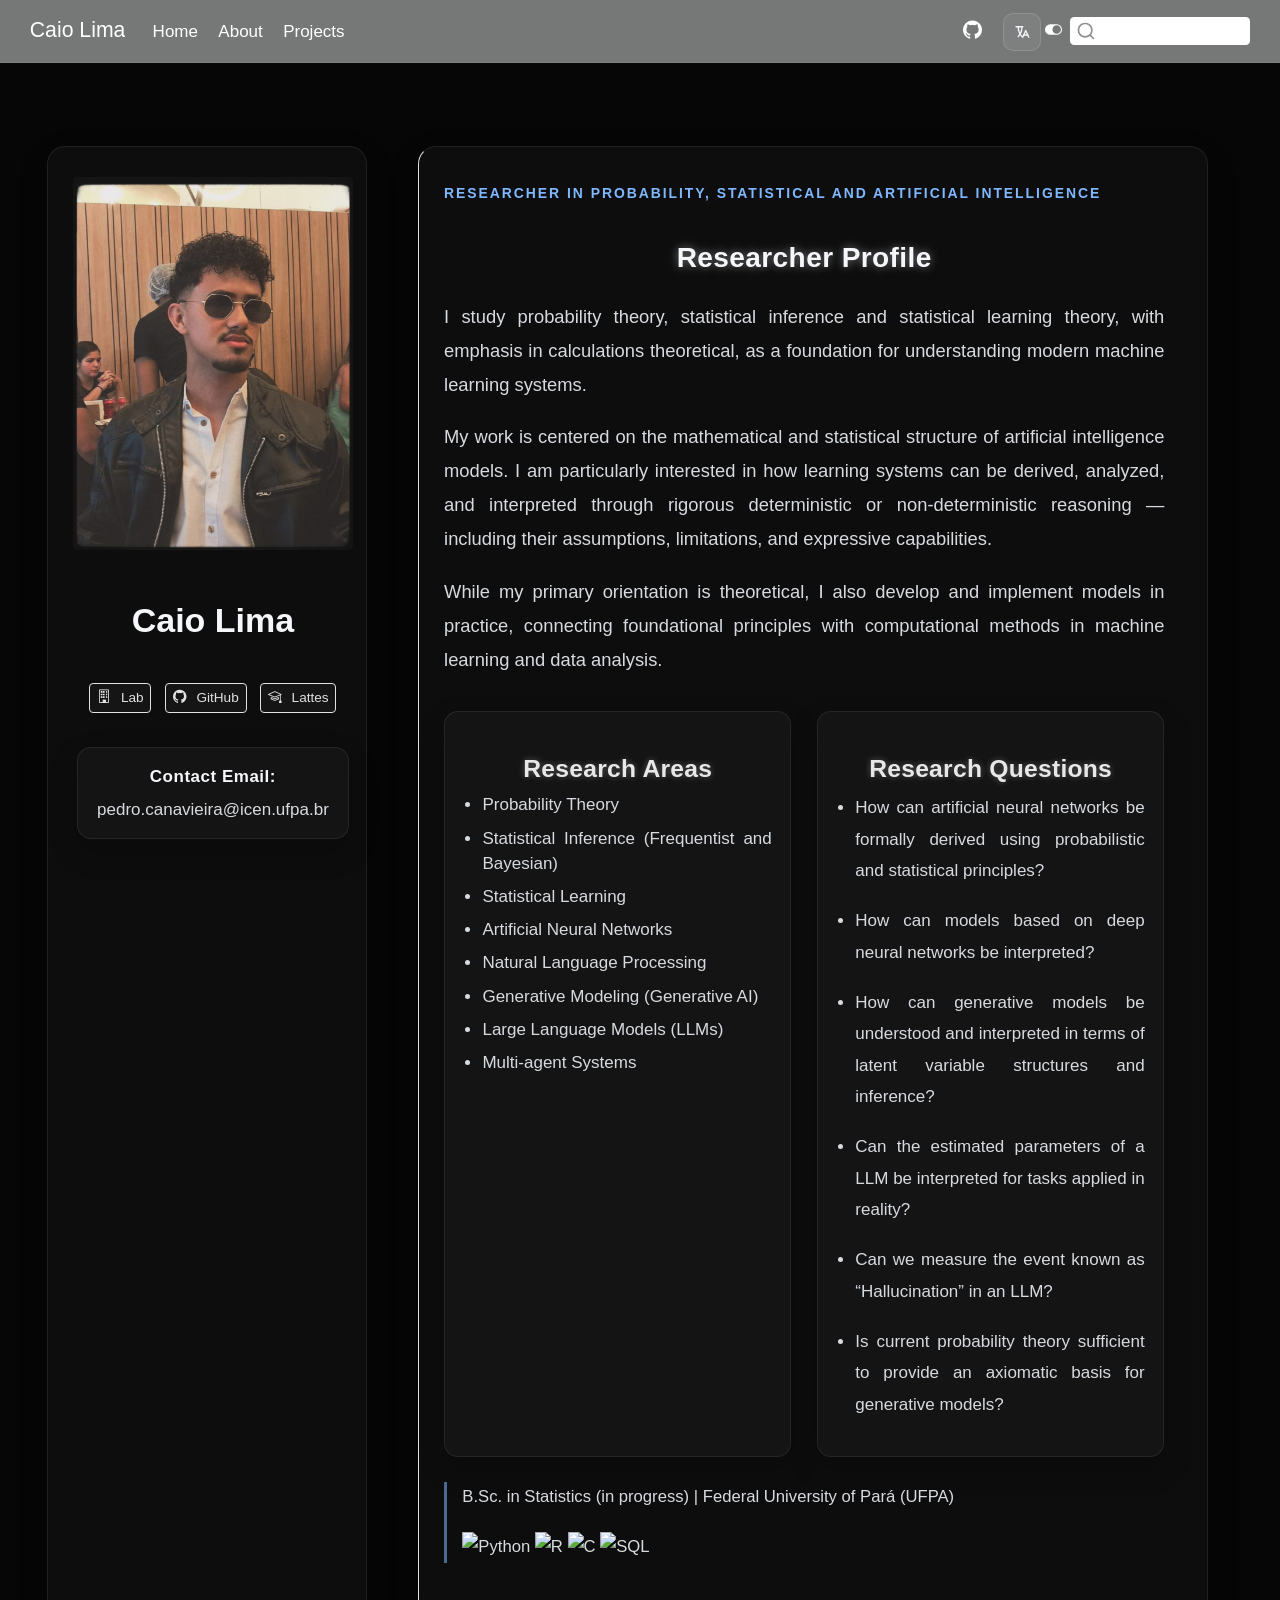
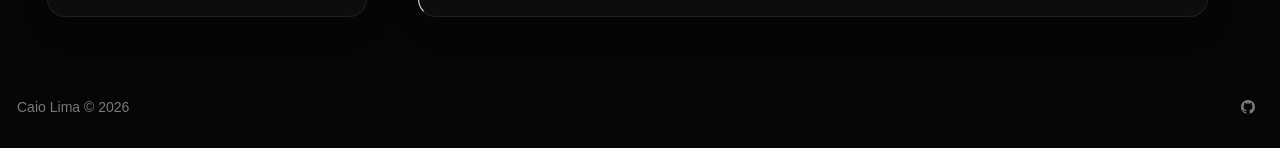
==== docs/index.html @ 79d85313 "Update site layout and translator navbar" ====
<!DOCTYPE html>
<html xmlns="http://www.w3.org/1999/xhtml" lang="en" xml:lang="en"><head>

<meta charset="utf-8">
<meta name="generator" content="quarto-1.6.40">

<meta name="viewport" content="width=device-width, initial-scale=1.0, user-scalable=yes">

<meta name="author" content="Caio Lima">
<meta name="description" content="Personal website of Caio Lima, researcher in Statistics, Machine Learning and Generative Modeling.">

<title>Caio Lima</title>
<style>
code{white-space: pre-wrap;}
span.smallcaps{font-variant: small-caps;}
div.columns{display: flex; gap: min(4vw, 1.5em);}
div.column{flex: auto; overflow-x: auto;}
div.hanging-indent{margin-left: 1.5em; text-indent: -1.5em;}
ul.task-list{list-style: none;}
ul.task-list li input[type="checkbox"] {
  width: 0.8em;
  margin: 0 0.8em 0.2em -1em; /* quarto-specific, see https://github.com/quarto-dev/quarto-cli/issues/4556 */ 
  vertical-align: middle;
}
</style>


<script src="site_libs/quarto-nav/quarto-nav.js"></script>
<script src="site_libs/quarto-nav/headroom.min.js"></script>
<script src="site_libs/clipboard/clipboard.min.js"></script>
<script src="site_libs/quarto-search/autocomplete.umd.js"></script>
<script src="site_libs/quarto-search/fuse.min.js"></script>
<script src="site_libs/quarto-search/quarto-search.js"></script>
<meta name="quarto:offset" content="./">
<script src="site_libs/quarto-html/quarto.js"></script>
<script src="site_libs/quarto-html/popper.min.js"></script>
<script src="site_libs/quarto-html/tippy.umd.min.js"></script>
<link href="site_libs/quarto-html/tippy.css" rel="stylesheet">
<link href="site_libs/quarto-html/quarto-syntax-highlighting-549806ee2085284f45b00abea8c6df48.css" rel="stylesheet" class="quarto-color-scheme" id="quarto-text-highlighting-styles">
<link href="site_libs/quarto-html/quarto-syntax-highlighting-dark-8ea72dc5fed832574809a9c94082fbbb.css" rel="stylesheet" class="quarto-color-scheme quarto-color-alternate" id="quarto-text-highlighting-styles">
<script src="site_libs/bootstrap/bootstrap.min.js"></script>
<link href="site_libs/bootstrap/bootstrap-icons.css" rel="stylesheet">
<link href="site_libs/bootstrap/bootstrap-4779f8d90b7a44d0b7db6125a7e8c308.min.css" rel="stylesheet" append-hash="true" class="quarto-color-scheme" id="quarto-bootstrap" data-mode="light">
<link href="site_libs/bootstrap/bootstrap-dark-53a063a2743035991b3255b42a4efc47.min.css" rel="stylesheet" append-hash="true" class="quarto-color-scheme quarto-color-alternate" id="quarto-bootstrap" data-mode="dark">
<script id="quarto-search-options" type="application/json">{
  "location": "navbar",
  "copy-button": false,
  "collapse-after": 3,
  "panel-placement": "end",
  "type": "textbox",
  "limit": 50,
  "keyboard-shortcut": [
    "f",
    "/",
    "s"
  ],
  "language": {
    "search-no-results-text": "No results",
    "search-matching-documents-text": "matching documents",
    "search-copy-link-title": "Copy link to search",
    "search-hide-matches-text": "Hide additional matches",
    "search-more-match-text": "more match in this document",
    "search-more-matches-text": "more matches in this document",
    "search-clear-button-title": "Clear",
    "search-text-placeholder": "",
    "search-detached-cancel-button-title": "Cancel",
    "search-submit-button-title": "Submit",
    "search-label": "Search"
  }
}</script>


<!-- 

Load Academicons v1: https://jpswalsh.github.io/academicons/

-->

<link rel="stylesheet" href="https://cdn.jsdelivr.net/gh/jpswalsh/academicons@1/css/academicons.min.css">



<link rel="stylesheet" href="http://maxcdn.bootstrapcdn.com/font-awesome/4.3.0/css/font-awesome.min.css">





<!---

The following code are needed to show dimension citation and altmetrics.

https://api.altmetric.com/embeds.html

https://badge.dimensions.ai/

--->



<script type="text/javascript" src="https://d1bxh8uas1mnw7.cloudfront.net/assets/embed.js"></script>



<script async="" src="https://badge.dimensions.ai/badge.js" charset="utf-8"></script>



<script type="text/javascript" src="//cdn.plu.mx/widget-popup.js"></script>
<style>

  .navbar-language-item {

    position: relative;

    display: flex;

    align-items: center;

    margin-left: 0.65rem;

  }



  .language-toggle {

    display: inline-flex;

    align-items: center;

    justify-content: center;

    width: 38px;

    height: 38px;

    border: 1px solid rgba(255,255,255,0.14);

    border-radius: 10px;

    background: rgba(255,255,255,0.06);

    color: #f5f7fa;

    cursor: pointer;

    transition: all 0.2s ease;

  }



  .language-toggle:hover,

  .language-toggle:focus-visible {

    background: rgba(127,184,255,0.12);

    border-color: rgba(127,184,255,0.35);

    outline: none;

  }



  .language-toggle svg {

    width: 18px;

    height: 18px;

  }



  body.quarto-light .language-toggle {

    background: rgba(255,255,255,0.92);

    color: #1d2733;

    border: 1px solid rgba(0,0,0,0.12);

  }



  .language-menu {

    position: absolute;

    top: calc(100% + 0.55rem);

    right: 0;

    min-width: 190px;

    padding: 0.45rem;

    border-radius: 14px;

    border: 1px solid rgba(255,255,255,0.10);

    background: #141414;

    box-shadow: 0 14px 34px rgba(0,0,0,0.28);

    display: none;

    z-index: 2000;

  }



  body.quarto-light .language-menu {

    background: #ffffff;

    border: 1px solid rgba(0,0,0,0.10);

    box-shadow: 0 12px 28px rgba(0,0,0,0.10);

  }



  .language-menu.open {

    display: block;

  }



  .language-option {

    display: block;

    width: 100%;

    padding: 0.65rem 0.8rem;

    border: 0;

    border-radius: 10px;

    background: transparent;

    color: #f5f7fa;

    text-align: left;

    font-size: 0.95rem;

    cursor: pointer;

    transition: background 0.2s ease, color 0.2s ease;

  }



  .language-option:hover,

  .language-option:focus-visible {

    background: rgba(127,184,255,0.14);

    color: #ffffff;

    outline: none;

  }



  body.quarto-light .language-option {

    color: #1d2733;

  }



  body.quarto-light .language-option:hover,

  body.quarto-light .language-option:focus-visible {

    background: rgba(127,184,255,0.16);

    color: #102030;

  }



  #google_translate_element {

    position: absolute;

    left: -9999px;

    opacity: 0;

    pointer-events: none;

  }



  .goog-te-banner-frame.skiptranslate,

  body > .skiptranslate {

    display: none !important;

  }



  body {

    top: 0 !important;

  }



  @media (max-width: 991px) {

    .language-menu {

      right: 0;

      min-width: 170px;

    }

  }

</style>



<meta property="og:title" content="Caio Lima">
<meta property="og:image" content="https://caio-lima-37.github.io/files/images/placeholder4.JPG">
<meta property="og:site_name" content="Caio Lima">
<meta name="twitter:title" content="Caio Lima">
<meta name="twitter:image" content="https://caio-lima-37.github.io/files/images/placeholder4.JPG">
<meta name="twitter:card" content="summary_large_image">
</head><body class="nav-fixed"><div id="google_translate_element"></div>



<script>

  function googleTranslateElementInit() {

    new google.translate.TranslateElement(

      {

        pageLanguage: 'en',

        includedLanguages: 'pt,en,es,fr,de,it',

        autoDisplay: false,

        layout: google.translate.TranslateElement.InlineLayout.SIMPLE

      },

      'google_translate_element'

    );

  }



  function googleTranslateElementInit() {

    new google.translate.TranslateElement(

      {

        pageLanguage: 'en',

        includedLanguages: 'pt,en,es,fr,de,it',

        autoDisplay: false,

        layout: google.translate.TranslateElement.InlineLayout.SIMPLE

      },

      'google_translate_element'

    );

  }



  function triggerGoogleTranslate(lang, tries = 0) {

    const select = document.querySelector('.goog-te-combo');



    if (!select) {

      if (tries < 40) {

        setTimeout(() => triggerGoogleTranslate(lang, tries + 1), 250);

      }

      return;

    }



    select.value = lang;



    const event = document.createEvent('HTMLEvents');

    event.initEvent('change', true, true);

    select.dispatchEvent(event);

  }



  document.addEventListener("DOMContentLoaded", function () {

    const navbarRight =

      document.querySelector(".navbar .navbar-nav.navbar-nav-scroll.ms-auto") ||

      document.querySelector(".navbar .navbar-nav.ms-auto") ||

      document.querySelector(".navbar .navbar-collapse .navbar-nav:last-of-type");



    if (!navbarRight || document.querySelector(".navbar-language-item")) return;



    const item = document.createElement("li");

    item.className = "nav-item navbar-language-item";



    const button = document.createElement("button");

    button.className = "language-toggle";

    button.type = "button";

    button.setAttribute("aria-label", "Choose language");

    button.setAttribute("aria-expanded", "false");

    button.innerHTML = `

      <svg viewBox="0 0 24 24" fill="none" stroke="currentColor" stroke-width="1.8" stroke-linecap="round" stroke-linejoin="round" aria-hidden="true">

        <path d="M4 5h9"></path>

        <path d="M7 5c0 6 2 10 5 13"></path>

        <path d="M12 5c0 6-2 10-5 13"></path>

        <path d="M13 19l4-9 4 9"></path>

        <path d="M14.5 16h5"></path>

      </svg>

    `;



    const menu = document.createElement("div");

    menu.className = "language-menu";

    menu.innerHTML = `

      <button class="language-option" data-lang="en">English</button>

      <button class="language-option" data-lang="pt">Português</button>

      <button class="language-option" data-lang="es">Español</button>

      <button class="language-option" data-lang="fr">Français</button>

      <button class="language-option" data-lang="de">Deutsch</button>

      <button class="language-option" data-lang="it">Italiano</button>

    `;



    item.appendChild(button);

    item.appendChild(menu);

    navbarRight.appendChild(item);



    button.addEventListener("click", function (e) {

      e.stopPropagation();

      const isOpen = menu.classList.toggle("open");

      button.setAttribute("aria-expanded", isOpen ? "true" : "false");

    });



    document.addEventListener("click", function (e) {

      if (!item.contains(e.target)) {

        menu.classList.remove("open");

        button.setAttribute("aria-expanded", "false");

      }

    });



    menu.querySelectorAll(".language-option").forEach(option => {

      option.addEventListener("click", function () {

        const lang = this.dataset.lang;

        triggerGoogleTranslate(lang);

        menu.classList.remove("open");

        button.setAttribute("aria-expanded", "false");

      });

    });

  });

</script>



<script src="https://translate.google.com/translate_a/element.js?cb=googleTranslateElementInit"></script>



<script>

document.addEventListener("DOMContentLoaded", function () {

  const aboutEntity = document.querySelector(".about-entity");

  const aboutLinks = document.querySelector(".about-links");



  if (!aboutEntity || !aboutLinks) return;

  if (document.querySelector(".about-contact-card")) return;



  const card = document.createElement("div");

  card.className = "about-contact-card";



  const label = document.createElement("span");

  label.className = "contact-label";

  label.textContent = "Contact Email:";



  const email = document.createElement("span");

  email.className = "contact-email";

  email.textContent = "pedro.canavieira@icen.ufpa.br";



  card.appendChild(label);

  card.appendChild(email);



  aboutLinks.insertAdjacentElement("afterend", card);

});

</script>


<link rel="stylesheet" href="styles.css">
<link rel="stylesheet" href="custom.css">




<div id="quarto-search-results"></div>
  <header id="quarto-header" class="headroom fixed-top">
    <nav class="navbar navbar-expand-lg " data-bs-theme="dark">
      <div class="navbar-container container-fluid">
      <div class="navbar-brand-container mx-auto">
    <a class="navbar-brand" href="./index.html">
    <span class="navbar-title">Caio Lima</span>
    </a>
  </div>
            <div id="quarto-search" class="" title="Search"></div>
          <button class="navbar-toggler" type="button" data-bs-toggle="collapse" data-bs-target="#navbarCollapse" aria-controls="navbarCollapse" role="menu" aria-expanded="false" aria-label="Toggle navigation" onclick="if (window.quartoToggleHeadroom) { window.quartoToggleHeadroom(); }">
  <span class="navbar-toggler-icon"></span>
</button>
          <div class="collapse navbar-collapse" id="navbarCollapse">
            <ul class="navbar-nav navbar-nav-scroll me-auto">
  <li class="nav-item">
    <a class="nav-link active" href="./index.html" aria-current="page"> 
<span class="menu-text">Home</span></a>
  </li>  
  <li class="nav-item">
    <a class="nav-link" href="./about.html"> 
<span class="menu-text">About</span></a>
  </li>  
  <li class="nav-item">
    <a class="nav-link" href="./projects.html"> 
<span class="menu-text">Projects</span></a>
  </li>  
</ul>
            <ul class="navbar-nav navbar-nav-scroll ms-auto">
  <li class="nav-item compact">
    <a class="nav-link" href="https://github.com/CAIO-LIMA-37" target="_blank"> <i class="bi bi-github" role="img">
</i> 
<span class="menu-text"></span></a>
  </li>  
</ul>
          </div> <!-- /navcollapse -->
            <div class="quarto-navbar-tools">
  <a href="" class="quarto-color-scheme-toggle quarto-navigation-tool  px-1" onclick="window.quartoToggleColorScheme(); return false;" title="Toggle dark mode"><i class="bi"></i></a>
</div>
      </div> <!-- /container-fluid -->
    </nav>
</header>
<!-- content -->
<div id="quarto-content" class="quarto-container page-columns page-rows-contents page-layout-full page-navbar">
<!-- sidebar -->
<!-- margin-sidebar -->
    
<!-- main -->
<main class="content column-page" id="quarto-document-content">




<div class="quarto-about-trestles column-page">
  <div class="about-entity">
    <img src="files/images/placeholder4.JPG" class="about-image
  rounded " style="width: 25em;">
<header id="title-block-header" class="quarto-title-block default">
<div class="quarto-title">
<h1 class="title">Caio Lima</h1>
</div>
<div class="quarto-title-meta column-page">
  </div>
</header>
    <div class="about-links">
  <a href="https://www.lasse.ufpa.br/pt" class="about-link" rel="" target="_blank">
    <i class="bi bi-building"></i>
     <span class="about-link-text">Lab</span>
  </a>
  <a href="https://github.com/CAIO-LIMA-37" class="about-link" rel="" target="_blank">
    <i class="bi bi-github"></i>
     <span class="about-link-text">GitHub</span>
  </a>
  <a href="https://lattes.cnpq.br/8673076955649072" class="about-link" rel="" target="_blank">
    <i class="bi bi-mortarboard"></i>
     <span class="about-link-text">Lattes</span>
  </a>
</div>
  </div>
  <div class="about-contents"><div id="hero-heading">
<div class="hero-kicker">
<p>Researcher in Probability, Statistical and Artificial Intelligence</p>
</div>
<section id="researcher-profile" class="level2 hero-section-title">
<h2 data-anchor-id="researcher-profile">Researcher Profile</h2>
</section>
<p>I study probability theory, statistical inference and statistical learning theory, with emphasis in calculations theoretical, as a foundation for understanding modern machine learning systems.</p>
<p>My work is centered on the mathematical and statistical structure of artificial intelligence models. I am particularly interested in how learning systems can be derived, analyzed, and interpreted through rigorous deterministic or non-deterministic reasoning — including their assumptions, limitations, and expressive capabilities.</p>
<p>While my primary orientation is theoretical, I also develop and implement models in practice, connecting foundational principles with computational methods in machine learning and data analysis.</p>
<div class="hero-grid">
<div class="hero-block">
<section id="research-areas" class="level3 hero-subsection-title">
<h3 data-anchor-id="research-areas">Research Areas</h3>
</section>
<ul>
<li>Probability Theory</li>
<li>Statistical Inference (Frequentist and Bayesian)</li>
<li>Statistical Learning</li>
<li>Artificial Neural Networks</li>
<li>Natural Language Processing</li>
<li>Generative Modeling (Generative AI)</li>
<li>Large Language Models (LLMs)</li>
<li>Multi-agent Systems</li>
</ul>
</div>
<div class="hero-block">
<section id="research-questions" class="level3 hero-subsection-title">
<h3 data-anchor-id="research-questions">Research Questions</h3>
</section>
<ul>
<li><p>How can artificial neural networks be formally derived using probabilistic and statistical principles?</p></li>
<li><p>How can models based on deep neural networks be interpreted?</p></li>
<li><p>How can generative models be understood and interpreted in terms of latent variable structures and inference?</p></li>
<li><p>Can the estimated parameters of a LLM be interpreted for tasks applied in reality?</p></li>
<li><p>Can we measure the event known as “Hallucination” in an LLM?</p></li>
<li><p>Is current probability theory sufficient to provide an axiomatic basis for generative models?</p></li>
</ul>
</div>
</div>
<div class="hero-note">
<p>B.Sc. in Statistics (in progress) | Federal University of Pará (UFPA)</p>
<p><img src="https://img.shields.io/badge/Python-3670A0?style=flat&amp;logo=python.png" class="img-fluid" alt="Python"> <img src="https://img.shields.io/badge/R-276DC3?style=flat&amp;logo=r.png" class="img-fluid" alt="R"> <img src="https://img.shields.io/badge/C-A8B9CC?style=flat&amp;logo=c.png" class="img-fluid" alt="C"> <img src="https://img.shields.io/badge/SQL-003B57?style=flat.png" class="img-fluid" alt="SQL"></p>
</div>
</div></div>
</div>

<!--
## Recent Posts
Esta seção está desativada no momento, pois ainda não há publicações.
Ela poderá ser reativada assim que houver conteúdo disponível.

:::{#recent-posts}
:::

<p align="right">[All Posts »](/posts.qmd)</p>
-->




</main> <!-- /main -->
<script id="quarto-html-after-body" type="application/javascript">
window.document.addEventListener("DOMContentLoaded", function (event) {
  const toggleBodyColorMode = (bsSheetEl) => {
    const mode = bsSheetEl.getAttribute("data-mode");
    const bodyEl = window.document.querySelector("body");
    if (mode === "dark") {
      bodyEl.classList.add("quarto-dark");
      bodyEl.classList.remove("quarto-light");
    } else {
      bodyEl.classList.add("quarto-light");
      bodyEl.classList.remove("quarto-dark");
    }
  }
  const toggleBodyColorPrimary = () => {
    const bsSheetEl = window.document.querySelector("link#quarto-bootstrap");
    if (bsSheetEl) {
      toggleBodyColorMode(bsSheetEl);
    }
  }
  toggleBodyColorPrimary();  
  const disableStylesheet = (stylesheets) => {
    for (let i=0; i < stylesheets.length; i++) {
      const stylesheet = stylesheets[i];
      stylesheet.rel = 'prefetch';
    }
  }
  const enableStylesheet = (stylesheets) => {
    for (let i=0; i < stylesheets.length; i++) {
      const stylesheet = stylesheets[i];
      stylesheet.rel = 'stylesheet';
    }
  }
  const manageTransitions = (selector, allowTransitions) => {
    const els = window.document.querySelectorAll(selector);
    for (let i=0; i < els.length; i++) {
      const el = els[i];
      if (allowTransitions) {
        el.classList.remove('notransition');
      } else {
        el.classList.add('notransition');
      }
    }
  }
  const toggleGiscusIfUsed = (isAlternate, darkModeDefault) => {
    const baseTheme = document.querySelector('#giscus-base-theme')?.value ?? 'light';
    const alternateTheme = document.querySelector('#giscus-alt-theme')?.value ?? 'dark';
    let newTheme = '';
    if(darkModeDefault) {
      newTheme = isAlternate ? baseTheme : alternateTheme;
    } else {
      newTheme = isAlternate ? alternateTheme : baseTheme;
    }
    const changeGiscusTheme = () => {
      // From: https://github.com/giscus/giscus/issues/336
      const sendMessage = (message) => {
        const iframe = document.querySelector('iframe.giscus-frame');
        if (!iframe) return;
        iframe.contentWindow.postMessage({ giscus: message }, 'https://giscus.app');
      }
      sendMessage({
        setConfig: {
          theme: newTheme
        }
      });
    }
    const isGiscussLoaded = window.document.querySelector('iframe.giscus-frame') !== null;
    if (isGiscussLoaded) {
      changeGiscusTheme();
    }
  }
  const toggleColorMode = (alternate) => {
    // Switch the stylesheets
    const alternateStylesheets = window.document.querySelectorAll('link.quarto-color-scheme.quarto-color-alternate');
    manageTransitions('#quarto-margin-sidebar .nav-link', false);
    if (alternate) {
      enableStylesheet(alternateStylesheets);
      for (const sheetNode of alternateStylesheets) {
        if (sheetNode.id === "quarto-bootstrap") {
          toggleBodyColorMode(sheetNode);
        }
      }
    } else {
      disableStylesheet(alternateStylesheets);
      toggleBodyColorPrimary();
    }
    manageTransitions('#quarto-margin-sidebar .nav-link', true);
    // Switch the toggles
    const toggles = window.document.querySelectorAll('.quarto-color-scheme-toggle');
    for (let i=0; i < toggles.length; i++) {
      const toggle = toggles[i];
      if (toggle) {
        if (alternate) {
          toggle.classList.add("alternate");     
        } else {
          toggle.classList.remove("alternate");
        }
      }
    }
    // Hack to workaround the fact that safari doesn't
    // properly recolor the scrollbar when toggling (#1455)
    if (navigator.userAgent.indexOf('Safari') > 0 && navigator.userAgent.indexOf('Chrome') == -1) {
      manageTransitions("body", false);
      window.scrollTo(0, 1);
      setTimeout(() => {
        window.scrollTo(0, 0);
        manageTransitions("body", true);
      }, 40);  
    }
  }
  const isFileUrl = () => { 
    return window.location.protocol === 'file:';
  }
  const hasAlternateSentinel = () => {  
    let styleSentinel = getColorSchemeSentinel();
    if (styleSentinel !== null) {
      return styleSentinel === "alternate";
    } else {
      return false;
    }
  }
  const setStyleSentinel = (alternate) => {
    const value = alternate ? "alternate" : "default";
    if (!isFileUrl()) {
      window.localStorage.setItem("quarto-color-scheme", value);
    } else {
      localAlternateSentinel = value;
    }
  }
  const getColorSchemeSentinel = () => {
    if (!isFileUrl()) {
      const storageValue = window.localStorage.getItem("quarto-color-scheme");
      return storageValue != null ? storageValue : localAlternateSentinel;
    } else {
      return localAlternateSentinel;
    }
  }
  const darkModeDefault = true;
  let localAlternateSentinel = darkModeDefault ? 'alternate' : 'default';
  // Dark / light mode switch
  window.quartoToggleColorScheme = () => {
    // Read the current dark / light value 
    let toAlternate = !hasAlternateSentinel();
    toggleColorMode(toAlternate);
    setStyleSentinel(toAlternate);
    toggleGiscusIfUsed(toAlternate, darkModeDefault);
  };
  // Ensure there is a toggle, if there isn't float one in the top right
  if (window.document.querySelector('.quarto-color-scheme-toggle') === null) {
    const a = window.document.createElement('a');
    a.classList.add('top-right');
    a.classList.add('quarto-color-scheme-toggle');
    a.href = "";
    a.onclick = function() { try { window.quartoToggleColorScheme(); } catch {} return false; };
    const i = window.document.createElement("i");
    i.classList.add('bi');
    a.appendChild(i);
    window.document.body.appendChild(a);
  }
  // Switch to dark mode if need be
  if (hasAlternateSentinel()) {
    toggleColorMode(true);
  } else {
    toggleColorMode(false);
  }
  const isCodeAnnotation = (el) => {
    for (const clz of el.classList) {
      if (clz.startsWith('code-annotation-')) {                     
        return true;
      }
    }
    return false;
  }
  const onCopySuccess = function(e) {
    // button target
    const button = e.trigger;
    // don't keep focus
    button.blur();
    // flash "checked"
    button.classList.add('code-copy-button-checked');
    var currentTitle = button.getAttribute("title");
    button.setAttribute("title", "Copied!");
    let tooltip;
    if (window.bootstrap) {
      button.setAttribute("data-bs-toggle", "tooltip");
      button.setAttribute("data-bs-placement", "left");
      button.setAttribute("data-bs-title", "Copied!");
      tooltip = new bootstrap.Tooltip(button, 
        { trigger: "manual", 
          customClass: "code-copy-button-tooltip",
          offset: [0, -8]});
      tooltip.show();    
    }
    setTimeout(function() {
      if (tooltip) {
        tooltip.hide();
        button.removeAttribute("data-bs-title");
        button.removeAttribute("data-bs-toggle");
        button.removeAttribute("data-bs-placement");
      }
      button.setAttribute("title", currentTitle);
      button.classList.remove('code-copy-button-checked');
    }, 1000);
    // clear code selection
    e.clearSelection();
  }
  const getTextToCopy = function(trigger) {
      const codeEl = trigger.previousElementSibling.cloneNode(true);
      for (const childEl of codeEl.children) {
        if (isCodeAnnotation(childEl)) {
          childEl.remove();
        }
      }
      return codeEl.innerText;
  }
  const clipboard = new window.ClipboardJS('.code-copy-button:not([data-in-quarto-modal])', {
    text: getTextToCopy
  });
  clipboard.on('success', onCopySuccess);
  if (window.document.getElementById('quarto-embedded-source-code-modal')) {
    const clipboardModal = new window.ClipboardJS('.code-copy-button[data-in-quarto-modal]', {
      text: getTextToCopy,
      container: window.document.getElementById('quarto-embedded-source-code-modal')
    });
    clipboardModal.on('success', onCopySuccess);
  }
    var localhostRegex = new RegExp(/^(?:http|https):\/\/localhost\:?[0-9]*\//);
    var mailtoRegex = new RegExp(/^mailto:/);
      var filterRegex = new RegExp("^(?:http:|https:)\/\/drganghe\.github\.io\/custom");
    var isInternal = (href) => {
        return filterRegex.test(href) || localhostRegex.test(href) || mailtoRegex.test(href);
    }
    // Inspect non-navigation links and adorn them if external
 	var links = window.document.querySelectorAll('a[href]:not(.nav-link):not(.navbar-brand):not(.toc-action):not(.sidebar-link):not(.sidebar-item-toggle):not(.pagination-link):not(.no-external):not([aria-hidden]):not(.dropdown-item):not(.quarto-navigation-tool):not(.about-link)');
    for (var i=0; i<links.length; i++) {
      const link = links[i];
      if (!isInternal(link.href)) {
        // undo the damage that might have been done by quarto-nav.js in the case of
        // links that we want to consider external
        if (link.dataset.originalHref !== undefined) {
          link.href = link.dataset.originalHref;
        }
          // target, if specified
          link.setAttribute("target", "_blank");
          if (link.getAttribute("rel") === null) {
            link.setAttribute("rel", "noopener");
          }
      }
    }
  function tippyHover(el, contentFn, onTriggerFn, onUntriggerFn) {
    const config = {
      allowHTML: true,
      maxWidth: 500,
      delay: 100,
      arrow: false,
      appendTo: function(el) {
          return el.parentElement;
      },
      interactive: true,
      interactiveBorder: 10,
      theme: 'quarto',
      placement: 'bottom-start',
    };
    if (contentFn) {
      config.content = contentFn;
    }
    if (onTriggerFn) {
      config.onTrigger = onTriggerFn;
    }
    if (onUntriggerFn) {
      config.onUntrigger = onUntriggerFn;
    }
    window.tippy(el, config); 
  }
  const noterefs = window.document.querySelectorAll('a[role="doc-noteref"]');
  for (var i=0; i<noterefs.length; i++) {
    const ref = noterefs[i];
    tippyHover(ref, function() {
      // use id or data attribute instead here
      let href = ref.getAttribute('data-footnote-href') || ref.getAttribute('href');
      try { href = new URL(href).hash; } catch {}
      const id = href.replace(/^#\/?/, "");
      const note = window.document.getElementById(id);
      if (note) {
        return note.innerHTML;
      } else {
        return "";
      }
    });
  }
  const xrefs = window.document.querySelectorAll('a.quarto-xref');
  const processXRef = (id, note) => {
    // Strip column container classes
    const stripColumnClz = (el) => {
      el.classList.remove("page-full", "page-columns");
      if (el.children) {
        for (const child of el.children) {
          stripColumnClz(child);
        }
      }
    }
    stripColumnClz(note)
    if (id === null || id.startsWith('sec-')) {
      // Special case sections, only their first couple elements
      const container = document.createElement("div");
      if (note.children && note.children.length > 2) {
        container.appendChild(note.children[0].cloneNode(true));
        for (let i = 1; i < note.children.length; i++) {
          const child = note.children[i];
          if (child.tagName === "P" && child.innerText === "") {
            continue;
          } else {
            container.appendChild(child.cloneNode(true));
            break;
          }
        }
        if (window.Quarto?.typesetMath) {
          window.Quarto.typesetMath(container);
        }
        return container.innerHTML
      } else {
        if (window.Quarto?.typesetMath) {
          window.Quarto.typesetMath(note);
        }
        return note.innerHTML;
      }
    } else {
      // Remove any anchor links if they are present
      const anchorLink = note.querySelector('a.anchorjs-link');
      if (anchorLink) {
        anchorLink.remove();
      }
      if (window.Quarto?.typesetMath) {
        window.Quarto.typesetMath(note);
      }
      if (note.classList.contains("callout")) {
        return note.outerHTML;
      } else {
        return note.innerHTML;
      }
    }
  }
  for (var i=0; i<xrefs.length; i++) {
    const xref = xrefs[i];
    tippyHover(xref, undefined, function(instance) {
      instance.disable();
      let url = xref.getAttribute('href');
      let hash = undefined; 
      if (url.startsWith('#')) {
        hash = url;
      } else {
        try { hash = new URL(url).hash; } catch {}
      }
      if (hash) {
        const id = hash.replace(/^#\/?/, "");
        const note = window.document.getElementById(id);
        if (note !== null) {
          try {
            const html = processXRef(id, note.cloneNode(true));
            instance.setContent(html);
          } finally {
            instance.enable();
            instance.show();
          }
        } else {
          // See if we can fetch this
          fetch(url.split('#')[0])
          .then(res => res.text())
          .then(html => {
            const parser = new DOMParser();
            const htmlDoc = parser.parseFromString(html, "text/html");
            const note = htmlDoc.getElementById(id);
            if (note !== null) {
              const html = processXRef(id, note);
              instance.setContent(html);
            } 
          }).finally(() => {
            instance.enable();
            instance.show();
          });
        }
      } else {
        // See if we can fetch a full url (with no hash to target)
        // This is a special case and we should probably do some content thinning / targeting
        fetch(url)
        .then(res => res.text())
        .then(html => {
          const parser = new DOMParser();
          const htmlDoc = parser.parseFromString(html, "text/html");
          const note = htmlDoc.querySelector('main.content');
          if (note !== null) {
            // This should only happen for chapter cross references
            // (since there is no id in the URL)
            // remove the first header
            if (note.children.length > 0 && note.children[0].tagName === "HEADER") {
              note.children[0].remove();
            }
            const html = processXRef(null, note);
            instance.setContent(html);
          } 
        }).finally(() => {
          instance.enable();
          instance.show();
        });
      }
    }, function(instance) {
    });
  }
      let selectedAnnoteEl;
      const selectorForAnnotation = ( cell, annotation) => {
        let cellAttr = 'data-code-cell="' + cell + '"';
        let lineAttr = 'data-code-annotation="' +  annotation + '"';
        const selector = 'span[' + cellAttr + '][' + lineAttr + ']';
        return selector;
      }
      const selectCodeLines = (annoteEl) => {
        const doc = window.document;
        const targetCell = annoteEl.getAttribute("data-target-cell");
        const targetAnnotation = annoteEl.getAttribute("data-target-annotation");
        const annoteSpan = window.document.querySelector(selectorForAnnotation(targetCell, targetAnnotation));
        const lines = annoteSpan.getAttribute("data-code-lines").split(",");
        const lineIds = lines.map((line) => {
          return targetCell + "-" + line;
        })
        let top = null;
        let height = null;
        let parent = null;
        if (lineIds.length > 0) {
            //compute the position of the single el (top and bottom and make a div)
            const el = window.document.getElementById(lineIds[0]);
            top = el.offsetTop;
            height = el.offsetHeight;
            parent = el.parentElement.parentElement;
          if (lineIds.length > 1) {
            const lastEl = window.document.getElementById(lineIds[lineIds.length - 1]);
            const bottom = lastEl.offsetTop + lastEl.offsetHeight;
            height = bottom - top;
          }
          if (top !== null && height !== null && parent !== null) {
            // cook up a div (if necessary) and position it 
            let div = window.document.getElementById("code-annotation-line-highlight");
            if (div === null) {
              div = window.document.createElement("div");
              div.setAttribute("id", "code-annotation-line-highlight");
              div.style.position = 'absolute';
              parent.appendChild(div);
            }
            div.style.top = top - 2 + "px";
            div.style.height = height + 4 + "px";
            div.style.left = 0;
            let gutterDiv = window.document.getElementById("code-annotation-line-highlight-gutter");
            if (gutterDiv === null) {
              gutterDiv = window.document.createElement("div");
              gutterDiv.setAttribute("id", "code-annotation-line-highlight-gutter");
              gutterDiv.style.position = 'absolute';
              const codeCell = window.document.getElementById(targetCell);
              const gutter = codeCell.querySelector('.code-annotation-gutter');
              gutter.appendChild(gutterDiv);
            }
            gutterDiv.style.top = top - 2 + "px";
            gutterDiv.style.height = height + 4 + "px";
          }
          selectedAnnoteEl = annoteEl;
        }
      };
      const unselectCodeLines = () => {
        const elementsIds = ["code-annotation-line-highlight", "code-annotation-line-highlight-gutter"];
        elementsIds.forEach((elId) => {
          const div = window.document.getElementById(elId);
          if (div) {
            div.remove();
          }
        });
        selectedAnnoteEl = undefined;
      };
        // Handle positioning of the toggle
    window.addEventListener(
      "resize",
      throttle(() => {
        elRect = undefined;
        if (selectedAnnoteEl) {
          selectCodeLines(selectedAnnoteEl);
        }
      }, 10)
    );
    function throttle(fn, ms) {
    let throttle = false;
    let timer;
      return (...args) => {
        if(!throttle) { // first call gets through
            fn.apply(this, args);
            throttle = true;
        } else { // all the others get throttled
            if(timer) clearTimeout(timer); // cancel #2
            timer = setTimeout(() => {
              fn.apply(this, args);
              timer = throttle = false;
            }, ms);
        }
      };
    }
      // Attach click handler to the DT
      const annoteDls = window.document.querySelectorAll('dt[data-target-cell]');
      for (const annoteDlNode of annoteDls) {
        annoteDlNode.addEventListener('click', (event) => {
          const clickedEl = event.target;
          if (clickedEl !== selectedAnnoteEl) {
            unselectCodeLines();
            const activeEl = window.document.querySelector('dt[data-target-cell].code-annotation-active');
            if (activeEl) {
              activeEl.classList.remove('code-annotation-active');
            }
            selectCodeLines(clickedEl);
            clickedEl.classList.add('code-annotation-active');
          } else {
            // Unselect the line
            unselectCodeLines();
            clickedEl.classList.remove('code-annotation-active');
          }
        });
      }
  const findCites = (el) => {
    const parentEl = el.parentElement;
    if (parentEl) {
      const cites = parentEl.dataset.cites;
      if (cites) {
        return {
          el,
          cites: cites.split(' ')
        };
      } else {
        return findCites(el.parentElement)
      }
    } else {
      return undefined;
    }
  };
  var bibliorefs = window.document.querySelectorAll('a[role="doc-biblioref"]');
  for (var i=0; i<bibliorefs.length; i++) {
    const ref = bibliorefs[i];
    const citeInfo = findCites(ref);
    if (citeInfo) {
      tippyHover(citeInfo.el, function() {
        var popup = window.document.createElement('div');
        citeInfo.cites.forEach(function(cite) {
          var citeDiv = window.document.createElement('div');
          citeDiv.classList.add('hanging-indent');
          citeDiv.classList.add('csl-entry');
          var biblioDiv = window.document.getElementById('ref-' + cite);
          if (biblioDiv) {
            citeDiv.innerHTML = biblioDiv.innerHTML;
          }
          popup.appendChild(citeDiv);
        });
        return popup.innerHTML;
      });
    }
  }
});
</script>
</div> <!-- /content -->
<footer class="footer">
  <div class="nav-footer">
    <div class="nav-footer-left">
Caio Lima ©
<script>document.write(new Date().getFullYear())</script>
</div>   
    <div class="nav-footer-center">
      &nbsp;
    </div>
    <div class="nav-footer-right">
      <ul class="footer-items list-unstyled">
    <li class="nav-item compact">
    <a class="nav-link" href="https://github.com/CAIO-LIMA-37" target="_blank">
      <i class="bi bi-github" role="img">
</i> 
    </a>
  </li>  
</ul>
    </div>
  </div>
</footer>




</body></html>
---- docs/site_libs/quarto-html/quarto-syntax-highlighting-549806ee2085284f45b00abea8c6df48.css ----
/* quarto syntax highlight colors */
:root {
  --quarto-hl-ot-color: #003B4F;
  --quarto-hl-at-color: #657422;
  --quarto-hl-ss-color: #20794D;
  --quarto-hl-an-color: #5E5E5E;
  --quarto-hl-fu-color: #4758AB;
  --quarto-hl-st-color: #20794D;
  --quarto-hl-cf-color: #003B4F;
  --quarto-hl-op-color: #5E5E5E;
  --quarto-hl-er-color: #AD0000;
  --quarto-hl-bn-color: #AD0000;
  --quarto-hl-al-color: #AD0000;
  --quarto-hl-va-color: #111111;
  --quarto-hl-bu-color: inherit;
  --quarto-hl-ex-color: inherit;
  --quarto-hl-pp-color: #AD0000;
  --quarto-hl-in-color: #5E5E5E;
  --quarto-hl-vs-color: #20794D;
  --quarto-hl-wa-color: #5E5E5E;
  --quarto-hl-do-color: #5E5E5E;
  --quarto-hl-im-color: #00769E;
  --quarto-hl-ch-color: #20794D;
  --quarto-hl-dt-color: #AD0000;
  --quarto-hl-fl-color: #AD0000;
  --quarto-hl-co-color: #5E5E5E;
  --quarto-hl-cv-color: #5E5E5E;
  --quarto-hl-cn-color: #8f5902;
  --quarto-hl-sc-color: #5E5E5E;
  --quarto-hl-dv-color: #AD0000;
  --quarto-hl-kw-color: #003B4F;
}

/* other quarto variables */
:root {
  --quarto-font-monospace: SFMono-Regular, Menlo, Monaco, Consolas, "Liberation Mono", "Courier New", monospace;
}

pre > code.sourceCode > span {
  color: #003B4F;
}

code span {
  color: #003B4F;
}

code.sourceCode > span {
  color: #003B4F;
}

div.sourceCode,
div.sourceCode pre.sourceCode {
  color: #003B4F;
}

code span.ot {
  color: #003B4F;
  font-style: inherit;
}

code span.at {
  color: #657422;
  font-style: inherit;
}

code span.ss {
  color: #20794D;
  font-style: inherit;
}

code span.an {
  color: #5E5E5E;
  font-style: inherit;
}

code span.fu {
  color: #4758AB;
  font-style: inherit;
}

code span.st {
  color: #20794D;
  font-style: inherit;
}

code span.cf {
  color: #003B4F;
  font-weight: bold;
  font-style: inherit;
}

code span.op {
  color: #5E5E5E;
  font-style: inherit;
}

code span.er {
  color: #AD0000;
  font-style: inherit;
}

code span.bn {
  color: #AD0000;
  font-style: inherit;
}

code span.al {
  color: #AD0000;
  font-style: inherit;
}

code span.va {
  color: #111111;
  font-style: inherit;
}

code span.bu {
  font-style: inherit;
}

code span.ex {
  font-style: inherit;
}

code span.pp {
  color: #AD0000;
  font-style: inherit;
}

code span.in {
  color: #5E5E5E;
  font-style: inherit;
}

code span.vs {
  color: #20794D;
  font-style: inherit;
}

code span.wa {
  color: #5E5E5E;
  font-style: italic;
}

code span.do {
  color: #5E5E5E;
  font-style: italic;
}

code span.im {
  color: #00769E;
  font-style: inherit;
}

code span.ch {
  color: #20794D;
  font-style: inherit;
}

code span.dt {
  color: #AD0000;
  font-style: inherit;
}

code span.fl {
  color: #AD0000;
  font-style: inherit;
}

code span.co {
  color: #5E5E5E;
  font-style: inherit;
}

code span.cv {
  color: #5E5E5E;
  font-style: italic;
}

code span.cn {
  color: #8f5902;
  font-style: inherit;
}

code span.sc {
  color: #5E5E5E;
  font-style: inherit;
}

code span.dv {
  color: #AD0000;
  font-style: inherit;
}

code span.kw {
  color: #003B4F;
  font-weight: bold;
  font-style: inherit;
}

.prevent-inlining {
  content: "</";
}

/*# sourceMappingURL=ae99138f4fbc2fb4c9f5e5cd69c22459.css.map */
---- docs/site_libs/quarto-html/quarto-syntax-highlighting-dark-8ea72dc5fed832574809a9c94082fbbb.css ----
/* quarto syntax highlight colors */
:root {
  --quarto-hl-al-color: #f07178;
  --quarto-hl-an-color: #d4d0ab;
  --quarto-hl-at-color: #00e0e0;
  --quarto-hl-bn-color: #d4d0ab;
  --quarto-hl-bu-color: #abe338;
  --quarto-hl-ch-color: #abe338;
  --quarto-hl-co-color: #f8f8f2;
  --quarto-hl-cv-color: #ffd700;
  --quarto-hl-cn-color: #ffd700;
  --quarto-hl-cf-color: #ffa07a;
  --quarto-hl-dt-color: #ffa07a;
  --quarto-hl-dv-color: #d4d0ab;
  --quarto-hl-do-color: #f8f8f2;
  --quarto-hl-er-color: #f07178;
  --quarto-hl-ex-color: #00e0e0;
  --quarto-hl-fl-color: #d4d0ab;
  --quarto-hl-fu-color: #ffa07a;
  --quarto-hl-im-color: #abe338;
  --quarto-hl-in-color: #d4d0ab;
  --quarto-hl-kw-color: #ffa07a;
  --quarto-hl-op-color: #ffa07a;
  --quarto-hl-ot-color: #00e0e0;
  --quarto-hl-pp-color: #dcc6e0;
  --quarto-hl-re-color: #00e0e0;
  --quarto-hl-sc-color: #abe338;
  --quarto-hl-ss-color: #abe338;
  --quarto-hl-st-color: #abe338;
  --quarto-hl-va-color: #00e0e0;
  --quarto-hl-vs-color: #abe338;
  --quarto-hl-wa-color: #dcc6e0;
}

/* other quarto variables */
:root {
  --quarto-font-monospace: SFMono-Regular, Menlo, Monaco, Consolas, "Liberation Mono", "Courier New", monospace;
}

code span.al {
  background-color: #2a0f15;
  font-weight: bold;
  color: #f07178;
}

code span.an {
  color: #d4d0ab;
}

code span.at {
  color: #00e0e0;
}

code span.bn {
  color: #d4d0ab;
}

code span.bu {
  color: #abe338;
}

code span.ch {
  color: #abe338;
}

code span.co {
  font-style: italic;
  color: #f8f8f2;
}

code span.cv {
  color: #ffd700;
}

code span.cn {
  color: #ffd700;
}

code span.cf {
  font-weight: bold;
  color: #ffa07a;
}

code span.dt {
  color: #ffa07a;
}

code span.dv {
  color: #d4d0ab;
}

code span.do {
  color: #f8f8f2;
}

code span.er {
  color: #f07178;
  text-decoration: underline;
}

code span.ex {
  font-weight: bold;
  color: #00e0e0;
}

code span.fl {
  color: #d4d0ab;
}

code span.fu {
  color: #ffa07a;
}

code span.im {
  color: #abe338;
}

code span.in {
  color: #d4d0ab;
}

code span.kw {
  font-weight: bold;
  color: #ffa07a;
}

pre > code.sourceCode > span {
  color: #f8f8f2;
}

code span {
  color: #f8f8f2;
}

code.sourceCode > span {
  color: #f8f8f2;
}

div.sourceCode,
div.sourceCode pre.sourceCode {
  color: #f8f8f2;
}

code span.op {
  color: #ffa07a;
}

code span.ot {
  color: #00e0e0;
}

code span.pp {
  color: #dcc6e0;
}

code span.re {
  background-color: #f8f8f2;
  color: #00e0e0;
}

code span.sc {
  color: #abe338;
}

code span.ss {
  color: #abe338;
}

code span.st {
  color: #abe338;
}

code span.va {
  color: #00e0e0;
}

code span.vs {
  color: #abe338;
}

code span.wa {
  color: #dcc6e0;
}

.prevent-inlining {
  content: "</";
}

/*# sourceMappingURL=74548907a2aa49896d8738a3cf5e8124.css.map */
---- docs/styles.css ----
/* ==========================================================================
   ESTILOS PRINCIPAIS DO SITE
   --------------------------------------------------------------------------
   Este arquivo concentra o layout e a aparência estrutural das páginas,
   principalmente da home/about usando o template "trestles" do Quarto.
   ========================================================================== */

/* ===== ABOUT / HERO SECTION ===== */

body.quarto-light #hero-heading .hero-kicker,
body.quarto-dark #hero-heading .hero-kicker,
body.quarto-light #hero-heading .hero-kicker * ,
body.quarto-dark #hero-heading .hero-kicker * {
  color: #7fb8ff !important;
}


/* 1. Força o container principal a usar a tela toda */
.quarto-about-trestles {
  max-width: 98% !important; /* Quase a tela cheia */
  margin: 0 auto !important;
  display: flex !important;
  gap: 2rem;
  padding: 0 2rem;
}

/* 2. Ajusta a coluna da esquerda (Imagem/Links) */
.about-entity {
  flex: 0 0 320px !important; /* Largura fixa para a foto não esticar */
  max-width: 320px !important;
  background: var(--hero-bg);
  display: flex;
  flex-direction: column;
  gap: 1rem;
  align-items: center;
  border: 1px solid rgba(255, 255, 255, 0.08);
  border-radius: 18px;
  padding: 1.75rem;
  box-shadow: 0 12px 30px rgba(0, 0, 0, 0.28);
}

/* Caixa da esquerda: imagem + nome + links */
.about-entity > div:first-child,
.about-entity > .about-image,
.about-entity > header {
  justify-self: start;
}

.about-entity:hover {
  transform: translateY(-4px);
  box-shadow: 0 18px 40px rgba(0, 0, 0, 0.34);
  border-color: rgba(46, 164, 255, 0.25);
}

/* Foto principal */
.about-entity .about-image {
  width: 100%;
  max-width: 280px;
  justify-self: start;
  margin-left: 0;
}

/* Nome abaixo da foto */
.about-entity .title {
  margin-top: 0.5rem;
  text-align: center;
}

/* Área dos botões/links */
.about-links {
  display: flex;
  flex-wrap: wrap;
  justify-content: center;
  gap: 0.55rem;
  margin-top: 0.5rem;
}

/* Botões de link */
.about-link {
  display: inline-flex;
  align-items: center;
  gap: 0.45rem;
  padding: 0.5rem 0.85rem;
  border-radius: 999px;
  border: 1px solid rgba(255, 255, 255, 0.14);
  background: rgba(255, 255, 255, 0.03);
  text-decoration: none;
  transition: all 0.2s ease;
}

.about-link:hover {
  background: rgba(46, 164, 255, 0.12);
  border-color: rgba(46, 164, 255, 0.35);
  text-decoration: none;
  transform: translateY(-1px);
}

.about-contents {
  flex: 1 !important; /* Faz o texto "empurrar" e ocupar todo o resto */
  max-width: 100% !important; 
  min-width: 0;
  background: rgba(255, 255, 255, 0.03);
  border: 1px solid rgba(255, 255, 255, 0.08);
  border-radius: 18px;
  padding: 2rem 2.5rem;
  box-shadow: 0 12px 30px rgba(0, 0, 0, 0.20);
  transition: transform 0.25s ease, box-shadow 0.25s ease, border-color 0.25s ease;
}

.about-contents:hover {
  transform: translateY(-4px);
  box-shadow: 0 18px 40px rgba(0, 0, 0, 0.30);
  border-color: rgba(46, 164, 255, 0.25);
}


/* Parágrafos da seção principal */

#hero-heading {
  width: 100%;
}

.hero-kicker {
  margin-bottom: 0.9rem;
  font-size: 0.82rem;
  letter-spacing: 0.14em;
  text-transform: uppercase;
  color: #7fb8ff !important;
  font-weight: 700;
}

#hero-heading p {
  max-width: 100%;
  line-height: 1.85;
  text-align: justify;
  text-justify: inter-word;
  hyphens: auto;
}

#hero-heading li {
  text-align: justify;
  text-justify: inter-word;
  hyphens: auto;
}

/* Títulos internos */

#hero-heading h1 {
  margin-bottom: 1rem;
  font-size: clamp(2rem, 3.2vw, 3.25rem);
  line-height: 1.1;
  color: #f5f7fa;
  max-width: 14ch;
}

#hero-heading > p {
  font-size: 1.08rem;
  line-height: 1.9;
  text-align: justify;
  text-justify: inter-word;
  hyphens: auto;
  color: #d7dbe0;
  margin-bottom: 1.15rem;
}


#hero-heading h2 {
  margin-top: 2rem;
  margin-bottom: 1rem;
  letter-spacing: 0.4px;
  font-weight: 700;
  color: #f3f5f7;
}

.hero-grid {
  display: grid;
  grid-template-columns: repeat(2, 1fr);
  gap: 1.5rem;
  margin-top: 2rem;
  margin-bottom: 1.5rem;
}

.hero-block {
  padding: 1rem 1.1rem;
  border: 1px solid rgba(255,255,255,0.08);
  border-radius: 14px;
  background: rgba(255,255,255,0.025);
}

/* Listas */
.hero-block ul {
  margin: 0;
  padding-left: 1.1rem;
}

#hero-heading p {
  margin-bottom: 1.1rem;
  line-height: 1.85;
}

.hero-block li {
  margin-bottom: 0.45rem;
  text-align: left;
}

.hero-note {
  font-size: 0.98rem;
  color: #aeb8c2;
  border-left: 3px solid rgba(127, 184, 255, 0.45);
  padding-left: 0.9rem;
  margin-top: 1rem;
}

.hero-section-title {
  text-align: center;
  color: #fbfdff;
  font-weight: 800;
  letter-spacing: 0.02em;
  text-shadow:
    0 0 8px rgba(255, 255, 255, 0.36),
    0 0 18px rgba(255, 255, 255, 0.16);
}

.hero-subsection-title {
  text-align: center;
  color: #f5f9ff;
  font-weight: 700;
  letter-spacing: 0.015em;
  text-shadow:
    0 0 6px rgba(255, 255, 255, 0.28),
    0 0 12px rgba(255, 255, 255, 0.10);
}

/* Rodapé mais discreto
.footer {
  opacity: 0.9;
}*/

/* ===== AJUSTES RESPONSIVOS ===== */

@media (max-width: 991px) {
  .quarto-about-trestles {
    padding: 1.5rem 1rem;
  }

  .about-entity {
    grid-template-columns: 1fr;
    padding: 1.25rem;
    gap: 1.5rem;
  }

  .about-entity .about-image {
    max-width: 240px;
  }

  #hero-heading p {
    font-size: 1rem;
  }

    .hero-grid {
    grid-template-columns: 1fr;
  }

  #hero-heading h1 {
    max-width: none;
  }
}

/* ===== TEMA CLARO / ESCURO ===== */

:root {
  --hero-bg: rgba(255, 255, 255, 0.03);
  --hero-border: rgba(255, 255, 255, 0.08);
  --hero-title: #f5f7fa;
  --hero-text: #d7dbe0;
  --hero-muted: #aeb8c2;
  --hero-kicker: #7fb8ff;
  --hero-shadow: 0 12px 30px rgba(0, 0, 0, 0.20);
}

body.quarto-light {
  --hero-bg: rgba(0, 0, 0, 0.025);
  --hero-border: rgba(0, 0, 0, 0.10);
  --hero-title: #1d2733;
  --hero-text: #334155;
  --hero-muted: #5b6775;
  --hero-kicker: #7fb8ff;
  --hero-shadow: 0 10px 24px rgba(0, 0, 0, 0.08);
}

body.quarto-dark {
  --hero-bg: rgba(255, 255, 255, 0.03);
  --hero-border: rgba(255, 255, 255, 0.08);
  --hero-title: #f5f7fa;
  --hero-text: #d7dbe0;
  --hero-muted: #aeb8c2;
  --hero-kicker: #7fb8ff;
  --hero-shadow: 0 12px 30px rgba(0, 0, 0, 0.20);
}

.about-entity,
.about-contents,
.hero-block {
  background: var(--hero-bg);
  border: 1px solid var(--hero-border);
  box-shadow: var(--hero-shadow);
}

.hero-kicker {
  color: var(--hero-kicker);
}

#hero-heading h1,
#hero-heading h2,
.hero-section-title,
.hero-subsection-title,
.about-entity .title {
  color: var(--hero-title);
}

#hero-heading p,
#hero-heading > p,
#hero-heading li,
.hero-block li {
  color: var(--hero-text);
}

.hero-note {
  color: var(--hero-muted);
  border-left: 3px solid color-mix(in srgb, var(--hero-kicker) 55%, transparent);
}

/* Força o container do Bootstrap a ocupar a tela toda */
.container, .container-fluid, .quarto-container {
    max-width: 98vw !important; /* vw = view width (largura da tela) */
    width: 98vw !important;
}

/* Alvo específico para o layout Trestles */
.quarto-about-trestles {
    grid-template-columns: 350px 1fr !important; /* Define largura fixa para foto e 'o resto' para texto */
    display: grid !important;
    gap: 3rem !important;
}

/* Remove qualquer margem automática que centraliza o conteúdo */
#quarto-content.page-columns {
    display: block !important;
}
---- docs/custom.css ----
/* ==========================================================================
   AJUSTES COMPLEMENTARES
   --------------------------------------------------------------------------
   Este arquivo vem depois de styles.css.
   Use aqui apenas pequenos ajustes, correções finas e overrides globais.
   ========================================================================== */

/* Mantém badges altmetric/dimensions alinhadas em linha */
span.__dimensions_badge_embed__,
div.altmetric-embed {
  display: inline-flex;
  vertical-align: middle;
}

.about-contact-card {
  margin-top: 1rem;
  padding: 0.9rem 1rem;
  width: 100%;
  max-width: 280px;
  border: 1px solid var(--hero-border);
  border-radius: 14px;
  background: var(--hero-bg);
  color: var(--hero-text);
  text-align: center;
  line-height: 1.6;
  box-shadow: var(--hero-shadow);
}

.about-contact-card .contact-label {
  display: block;
  margin-bottom: 0.35rem;
  color: var(--hero-title);
  font-weight: 700;
  letter-spacing: 0.03em;
}

.about-contact-card .contact-email {
  color: var(--hero-text);
  user-select: text;
  word-break: break-word;
}

/* Navbar um pouco mais limpa */
.navbar {
  border-bottom: 1px solid rgba(255, 255, 255, 0.06);
}

/* Campo de busca com aparência mais integrada ao tema escuro */
#quarto-search .aa-DetachedSearchButton,
#quarto-search .aa-Autocomplete,
#quarto-search input {
  border-radius: 10px;
}

/* Links gerais do site com hover mais suave */
a {
  transition: color 0.2s ease;
}

/* Títulos com aparência um pouco mais forte */
h1, h2, h3 {
  text-rendering: optimizeLegibility;
}

/* Ajuste fino do conteúdo principal */
main.content {
  padding-bottom: 2rem;
}
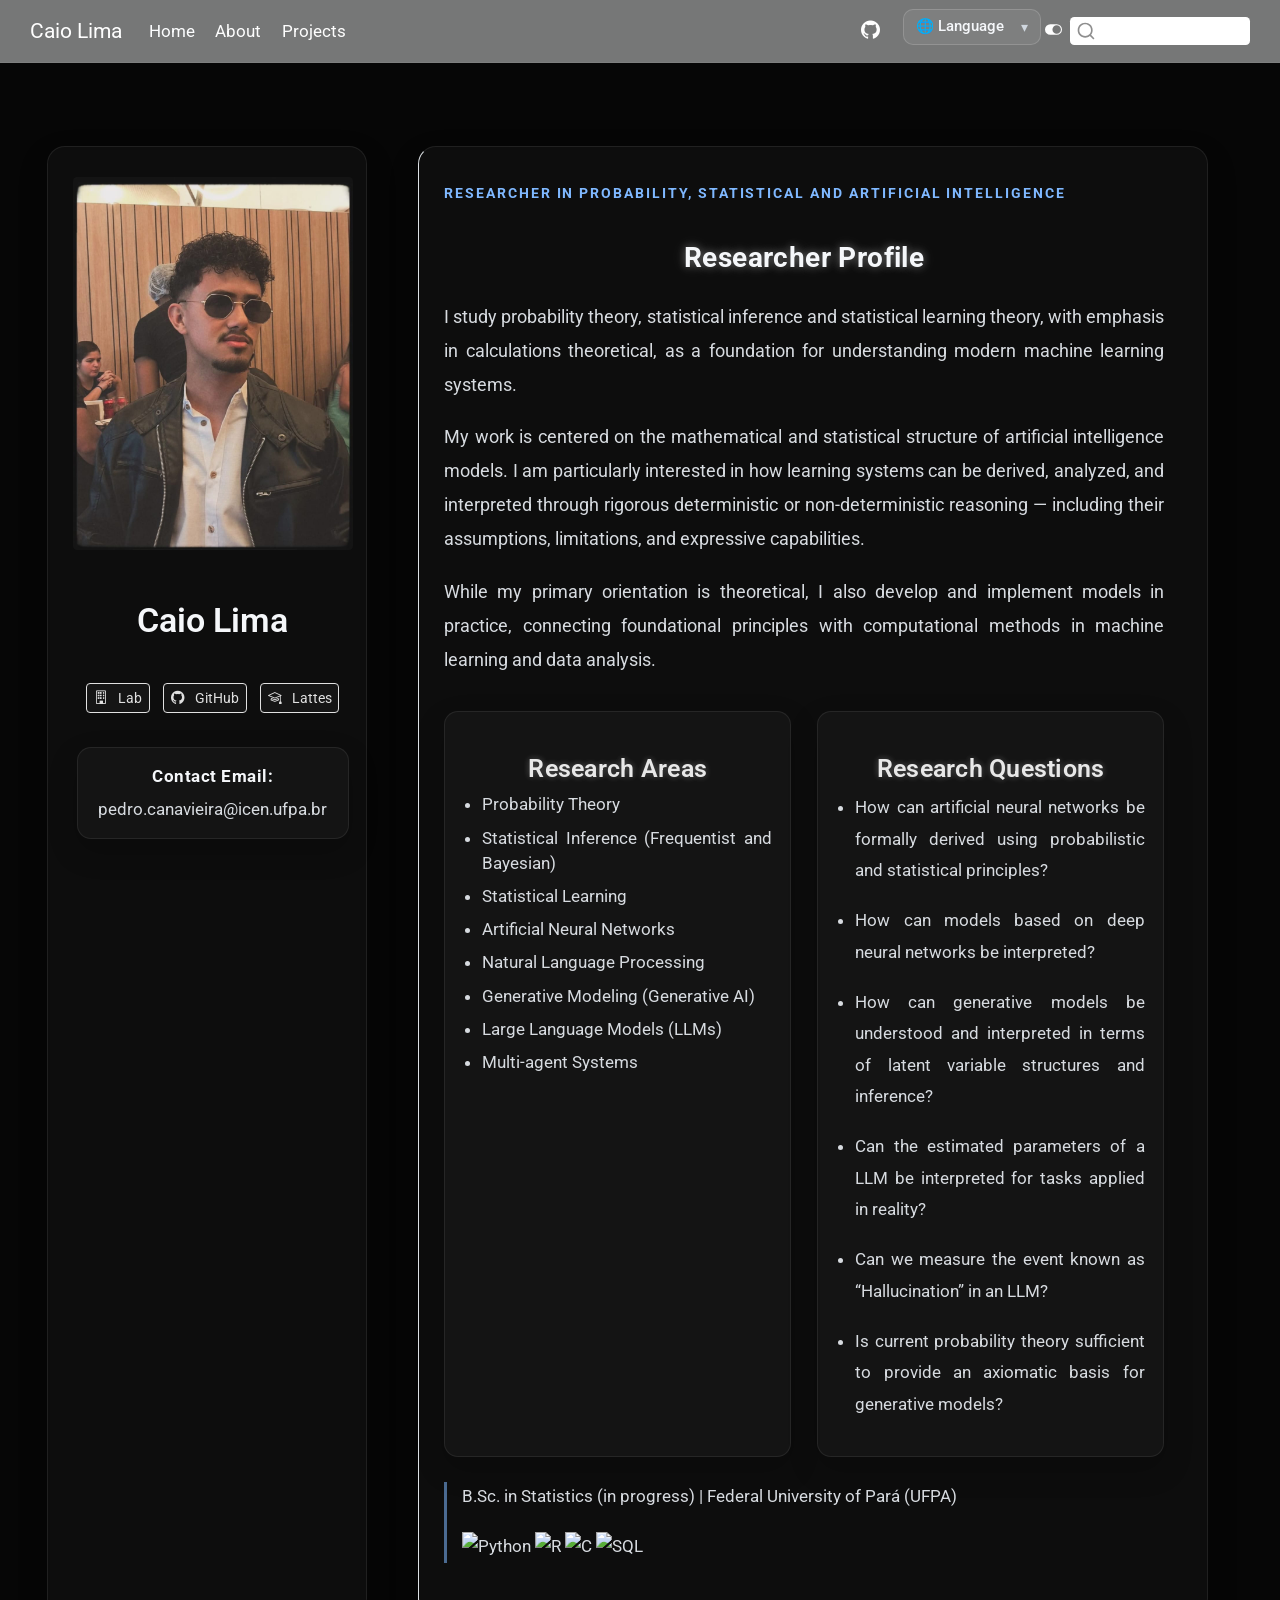
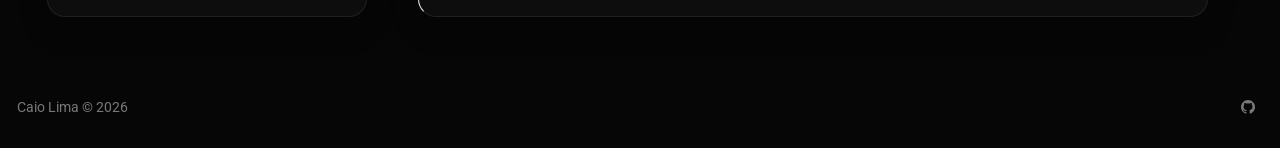
==== commit 3311897a: "Update site layout and translator navbar 2" ====
--- a/docs/index.html
+++ b/docs/index.html
@@ -109,237 +109,69 @@
 <script type="text/javascript" src="//cdn.plu.mx/widget-popup.js"></script>
 <style>
 
-  .navbar-language-item {
-
-    position: relative;
-
-    display: flex;
-
-    align-items: center;
-
-    margin-left: 0.65rem;
-
-  }
-
-
-
-  .language-toggle {
-
-    display: inline-flex;
-
-    align-items: center;
-
-    justify-content: center;
-
-    width: 38px;
-
-    height: 38px;
-
-    border: 1px solid rgba(255,255,255,0.14);
-
-    border-radius: 10px;
-
-    background: rgba(255,255,255,0.06);
-
-    color: #f5f7fa;
-
-    cursor: pointer;
-
-    transition: all 0.2s ease;
-
-  }
-
-
-
-  .language-toggle:hover,
-
-  .language-toggle:focus-visible {
-
-    background: rgba(127,184,255,0.12);
-
-    border-color: rgba(127,184,255,0.35);
-
-    outline: none;
-
-  }
-
-
-
-  .language-toggle svg {
-
-    width: 18px;
-
-    height: 18px;
-
-  }
-
-
-
-  body.quarto-light .language-toggle {
-
-    background: rgba(255,255,255,0.92);
-
-    color: #1d2733;
-
-    border: 1px solid rgba(0,0,0,0.12);
-
-  }
-
-
-
-  .language-menu {
-
-    position: absolute;
-
-    top: calc(100% + 0.55rem);
-
-    right: 0;
-
-    min-width: 190px;
-
-    padding: 0.45rem;
-
-    border-radius: 14px;
-
-    border: 1px solid rgba(255,255,255,0.10);
-
-    background: #141414;
-
-    box-shadow: 0 14px 34px rgba(0,0,0,0.28);
-
-    display: none;
-
-    z-index: 2000;
-
-  }
-
-
-
-  body.quarto-light .language-menu {
-
-    background: #ffffff;
-
-    border: 1px solid rgba(0,0,0,0.10);
-
-    box-shadow: 0 12px 28px rgba(0,0,0,0.10);
-
-  }
-
-
-
-  .language-menu.open {
-
-    display: block;
-
-  }
-
-
-
-  .language-option {
-
-    display: block;
-
-    width: 100%;
-
-    padding: 0.65rem 0.8rem;
-
-    border: 0;
-
-    border-radius: 10px;
-
-    background: transparent;
-
-    color: #f5f7fa;
-
-    text-align: left;
-
-    font-size: 0.95rem;
-
-    cursor: pointer;
-
-    transition: background 0.2s ease, color 0.2s ease;
-
-  }
-
-
-
-  .language-option:hover,
-
-  .language-option:focus-visible {
-
-    background: rgba(127,184,255,0.14);
-
-    color: #ffffff;
-
-    outline: none;
-
-  }
-
-
-
-  body.quarto-light .language-option {
-
-    color: #1d2733;
-
-  }
-
-
-
-  body.quarto-light .language-option:hover,
-
-  body.quarto-light .language-option:focus-visible {
-
-    background: rgba(127,184,255,0.16);
-
-    color: #102030;
-
-  }
-
-
-
-  #google_translate_element {
-
-    position: absolute;
-
-    left: -9999px;
-
-    opacity: 0;
-
-    pointer-events: none;
-
-  }
-
-
-
-  .goog-te-banner-frame.skiptranslate,
-
-  body > .skiptranslate {
-
-    display: none !important;
-
-  }
-
-
-
-  body {
-
-    top: 0 !important;
-
-  }
-
-
-
-  @media (max-width: 991px) {
-
-    .language-menu {
-
-      right: 0;
-
-      min-width: 170px;
-
-    }
-
-  }
+.translate-box {
+
+  display: flex;
+
+  justify-content: flex-end;
+
+  align-items: center;
+
+  gap: 0.5rem;
+
+  padding: 0.35rem 1rem 0 1rem;
+
+}
+
+
+
+#google_translate_element {
+
+  transform: scale(0.92);
+
+  transform-origin: top right;
+
+}
+
+
+
+.goog-te-gadget {
+
+  font-size: 0 !important;
+
+  color: transparent !important;
+
+}
+
+
+
+.goog-te-gadget .goog-te-combo {
+
+  background: #111;
+
+  color: #f5f7fa;
+
+  border: 1px solid rgba(255,255,255,0.16);
+
+  border-radius: 999px;
+
+  padding: 0.35rem 0.75rem;
+
+  font-size: 0.92rem !important;
+
+}
+
+
+
+body.quarto-light .goog-te-gadget .goog-te-combo {
+
+  background: #ffffff;
+
+  color: #1b1f23;
+
+  border: 1px solid rgba(0,0,0,0.14);
+
+}
 
 </style>
 
@@ -351,223 +183,75 @@
 <meta name="twitter:title" content="Caio Lima">
 <meta name="twitter:image" content="https://caio-lima-37.github.io/files/images/placeholder4.JPG">
 <meta name="twitter:card" content="summary_large_image">
-</head><body class="nav-fixed"><div id="google_translate_element"></div>
+</head><body class="nav-fixed"><div class="translate-box">
+
+  <div id="google_translate_element"></div>
+
+</div>
 
 
 
 <script>
 
-  function googleTranslateElementInit() {
-
-    new google.translate.TranslateElement(
-
-      {
-
-        pageLanguage: 'en',
-
-        includedLanguages: 'pt,en,es,fr,de,it',
-
-        autoDisplay: false,
-
-        layout: google.translate.TranslateElement.InlineLayout.SIMPLE
-
-      },
-
-      'google_translate_element'
-
-    );
-
-  }
-
-
-
-  function googleTranslateElementInit() {
-
-    new google.translate.TranslateElement(
-
-      {
-
-        pageLanguage: 'en',
-
-        includedLanguages: 'pt,en,es,fr,de,it',
-
-        autoDisplay: false,
-
-        layout: google.translate.TranslateElement.InlineLayout.SIMPLE
-
-      },
-
-      'google_translate_element'
-
-    );
-
-  }
-
-
-
-  function triggerGoogleTranslate(lang, tries = 0) {
-
-    const select = document.querySelector('.goog-te-combo');
-
-
-
-    if (!select) {
-
-      if (tries < 40) {
-
-        setTimeout(() => triggerGoogleTranslate(lang, tries + 1), 250);
-
-      }
-
-      return;
-
-    }
-
-
-
-    select.value = lang;
-
-
-
-    const event = document.createEvent('HTMLEvents');
-
-    event.initEvent('change', true, true);
-
-    select.dispatchEvent(event);
-
-  }
-
-
-
-  document.addEventListener("DOMContentLoaded", function () {
-
-    const navbarRight =
-
-      document.querySelector(".navbar .navbar-nav.navbar-nav-scroll.ms-auto") ||
-
-      document.querySelector(".navbar .navbar-nav.ms-auto") ||
-
-      document.querySelector(".navbar .navbar-collapse .navbar-nav:last-of-type");
-
-
-
-    if (!navbarRight || document.querySelector(".navbar-language-item")) return;
-
-
-
-    const item = document.createElement("li");
-
-    item.className = "nav-item navbar-language-item";
-
-
-
-    const button = document.createElement("button");
-
-    button.className = "language-toggle";
-
-    button.type = "button";
-
-    button.setAttribute("aria-label", "Choose language");
-
-    button.setAttribute("aria-expanded", "false");
-
-    button.innerHTML = `
-
-      <svg viewBox="0 0 24 24" fill="none" stroke="currentColor" stroke-width="1.8" stroke-linecap="round" stroke-linejoin="round" aria-hidden="true">
-
-        <path d="M4 5h9"></path>
-
-        <path d="M7 5c0 6 2 10 5 13"></path>
-
-        <path d="M12 5c0 6-2 10-5 13"></path>
-
-        <path d="M13 19l4-9 4 9"></path>
-
-        <path d="M14.5 16h5"></path>
-
-      </svg>
-
-    `;
-
-
-
-    const menu = document.createElement("div");
-
-    menu.className = "language-menu";
-
-    menu.innerHTML = `
-
-      <button class="language-option" data-lang="en">English</button>
-
-      <button class="language-option" data-lang="pt">Português</button>
-
-      <button class="language-option" data-lang="es">Español</button>
-
-      <button class="language-option" data-lang="fr">Français</button>
-
-      <button class="language-option" data-lang="de">Deutsch</button>
-
-      <button class="language-option" data-lang="it">Italiano</button>
-
-    `;
-
-
-
-    item.appendChild(button);
-
-    item.appendChild(menu);
-
-    navbarRight.appendChild(item);
-
-
-
-    button.addEventListener("click", function (e) {
-
-      e.stopPropagation();
-
-      const isOpen = menu.classList.toggle("open");
-
-      button.setAttribute("aria-expanded", isOpen ? "true" : "false");
-
-    });
-
-
-
-    document.addEventListener("click", function (e) {
-
-      if (!item.contains(e.target)) {
-
-        menu.classList.remove("open");
-
-        button.setAttribute("aria-expanded", "false");
-
-      }
-
-    });
-
-
-
-    menu.querySelectorAll(".language-option").forEach(option => {
-
-      option.addEventListener("click", function () {
-
-        const lang = this.dataset.lang;
-
-        triggerGoogleTranslate(lang);
-
-        menu.classList.remove("open");
-
-        button.setAttribute("aria-expanded", "false");
-
-      });
-
-    });
-
-  });
+function googleTranslateElementInit() {
+
+  new google.translate.TranslateElement(
+
+    {
+
+      pageLanguage: 'en',
+
+      includedLanguages: 'pt,en,es,fr,de,it',
+
+      autoDisplay: false,
+
+      layout: google.translate.TranslateElement.InlineLayout.SIMPLE
+
+    },
+
+    'google_translate_element'
+
+  );
+
+}
+
+
+
+document.addEventListener("DOMContentLoaded", function () {
+
+  const translateBox = document.querySelector(".translate-box");
+
+
+
+  const navbarRight =
+
+    document.querySelector(".navbar .navbar-nav.navbar-nav-scroll.ms-auto") ||
+
+    document.querySelector(".navbar .navbar-nav.ms-auto") ||
+
+    document.querySelector(".navbar .navbar-collapse");
+
+
+
+  if (!translateBox || !navbarRight) return;
+
+
+
+  if (!document.querySelector(".navbar-translate-wrapper")) {
+
+    const wrapper = document.createElement("div");
+
+    wrapper.className = "navbar-translate-wrapper custom-language-trigger";
+
+    wrapper.appendChild(translateBox);
+
+    navbarRight.appendChild(wrapper);
+
+  }
+
+});
 
 </script>
-
-
 
 <script src="https://translate.google.com/translate_a/element.js?cb=googleTranslateElementInit"></script>
 
--- a/docs/custom.css
+++ b/docs/custom.css
@@ -66,3 +66,196 @@
 main.content {
   padding-bottom: 2rem;
 }
+
+
+
+/* Permite que menus e dropdowns escapem da navbar */
+.navbar,
+.navbar .container-fluid,
+.navbar-collapse,
+.navbar-nav,
+#quarto-search {
+  overflow: visible !important;
+}
+
+/* Garante que o tradutor fique acima dos outros itens */
+.translate-box {
+  position: relative;
+  z-index: 2000;
+}
+
+/* Faz o select e o menu abrirem acima da navbar */
+#google_translate_element {
+  position: relative;
+  z-index: 2001;
+}
+
+/* Corrige o painel/dropdown do Google Translate */
+.goog-te-menu-frame.skiptranslate {
+  z-index: 999999 !important;
+}
+
+.navbar-translate-wrapper {
+  display: flex;
+  align-items: center;
+  margin-left: 0.75rem;
+}
+
+.navbar-translate-wrapper .translate-box {
+  padding: 0 !important;
+  margin: 0 !important;
+}
+
+.navbar-translate-wrapper #google_translate_element {
+  transform: scale(0.92);
+  transform-origin: center right;
+}
+
+/* Esconde o ícone/logo padrão do Google */
+.goog-te-gadget-icon {
+  display: none !important;
+}
+
+.custom-language-trigger {
+  position: relative;
+  display: flex;
+  align-items: center;
+  width: 138px;
+  height: 36px;
+  margin-left: 0.75rem;
+  border: 1px solid rgba(255,255,255,0.16);
+  border-radius: 10px;
+  background: rgba(255,255,255,0.06);
+  overflow: hidden;
+}
+
+body.quarto-light .custom-language-trigger {
+  background: #ffffff;
+  border: 1px solid rgba(0,0,0,0.14);
+}
+
+.custom-language-trigger::before {
+  content: "🌐 Language";
+  position: absolute;
+  left: 0.75rem;
+  top: 50%;
+  transform: translateY(-50%);
+  color: #f5f7fa;
+  font-size: 0.86rem;
+  font-weight: 500;
+  white-space: nowrap;
+  pointer-events: none;
+  z-index: 2;
+}
+
+body.quarto-light .custom-language-trigger::before {
+  color: #1b1f23;
+}
+
+.custom-language-trigger::after {
+  content: "▾";
+  position: absolute;
+  right: 0.7rem;
+  top: 50%;
+  transform: translateY(-50%);
+  color: #cfd6de;
+  font-size: 0.8rem;
+  pointer-events: none;
+  z-index: 2;
+}
+
+body.quarto-light .custom-language-trigger::after {
+  color: #4b5563;
+}
+
+.custom-language-trigger .goog-te-gadget,
+.custom-language-trigger .goog-te-gadget-simple,
+.custom-language-trigger #google_translate_element,
+.custom-language-trigger .goog-te-gadget .goog-te-combo {
+  width: 100% !important;
+  height: 100% !important;
+}
+
+.custom-language-trigger .goog-te-gadget {
+  font-size: 0 !important;
+  line-height: 0 !important;
+}
+
+.custom-language-trigger .goog-te-gadget-simple {
+  background: transparent !important;
+  border: none !important;
+  padding: 0 !important;
+  margin: 0 !important;
+}
+
+.custom-language-trigger .goog-te-gadget .goog-te-combo {
+  appearance: none;
+  -webkit-appearance: none;
+  -moz-appearance: none;
+  background: transparent !important;
+  border: none !important;
+  color: transparent !important;
+  opacity: 0 !important;
+  cursor: pointer;
+  position: relative;
+  z-index: 3;
+  min-width: 100% !important;
+  max-width: 100% !important;
+  padding: 0 !important;
+  margin: 0 !important;
+}
+
+.custom-language-trigger .goog-te-gadget .goog-te-combo option {
+  color: #111 !important;
+}
+
+/* Esconde completamente o texto visível nativo do widget */
+.custom-language-trigger .goog-te-gadget-simple .goog-te-menu-value,
+.custom-language-trigger .goog-te-gadget-simple .goog-te-menu-value span,
+.custom-language-trigger .goog-te-gadget-simple .goog-te-menu-value span:first-child,
+.custom-language-trigger .goog-te-gadget-simple .goog-te-menu-value span:last-child {
+  color: transparent !important;
+  font-size: 0 !important;
+  line-height: 0 !important;
+}
+
+/* Remove separadores e seta nativos do Google */
+.custom-language-trigger .goog-te-gadget-simple .goog-te-menu-value img,
+.custom-language-trigger .goog-te-gadget-simple .goog-te-menu-value span[style] {
+  display: none !important;
+}
+
+/* Faz o link interno do widget ocupar toda a área clicável */
+.custom-language-trigger .goog-te-gadget-simple a,
+.custom-language-trigger .goog-te-gadget-simple .goog-te-menu-value {
+  display: block !important;
+  width: 100% !important;
+  height: 100% !important;
+  margin: 0 !important;
+  padding: 0 !important;
+  position: relative;
+  z-index: 3;
+}
+
+.custom-language-trigger .goog-te-gadget-simple span,
+.custom-language-trigger .goog-te-gadget-simple a {
+  color: transparent !important;
+}
+
+/* Mata a seta/separador nativo do link do Google */
+.custom-language-trigger #google_translate_element a > span:last-child,
+.custom-language-trigger #google_translate_element a > span:nth-child(2),
+.custom-language-trigger #google_translate_element a > span:nth-child(3),
+.custom-language-trigger #google_translate_element .goog-te-menu-value > span:last-child,
+.custom-language-trigger #google_translate_element .goog-te-menu-value > span:nth-child(2),
+.custom-language-trigger #google_translate_element .goog-te-menu-value > span:nth-child(3) {
+  display: none !important;
+}
+
+/* Remove qualquer borda vertical da área nativa */
+.custom-language-trigger #google_translate_element a,
+.custom-language-trigger #google_translate_element .goog-te-menu-value {
+  border: none !important;
+  box-shadow: none !important;
+  background: transparent !important;
+}
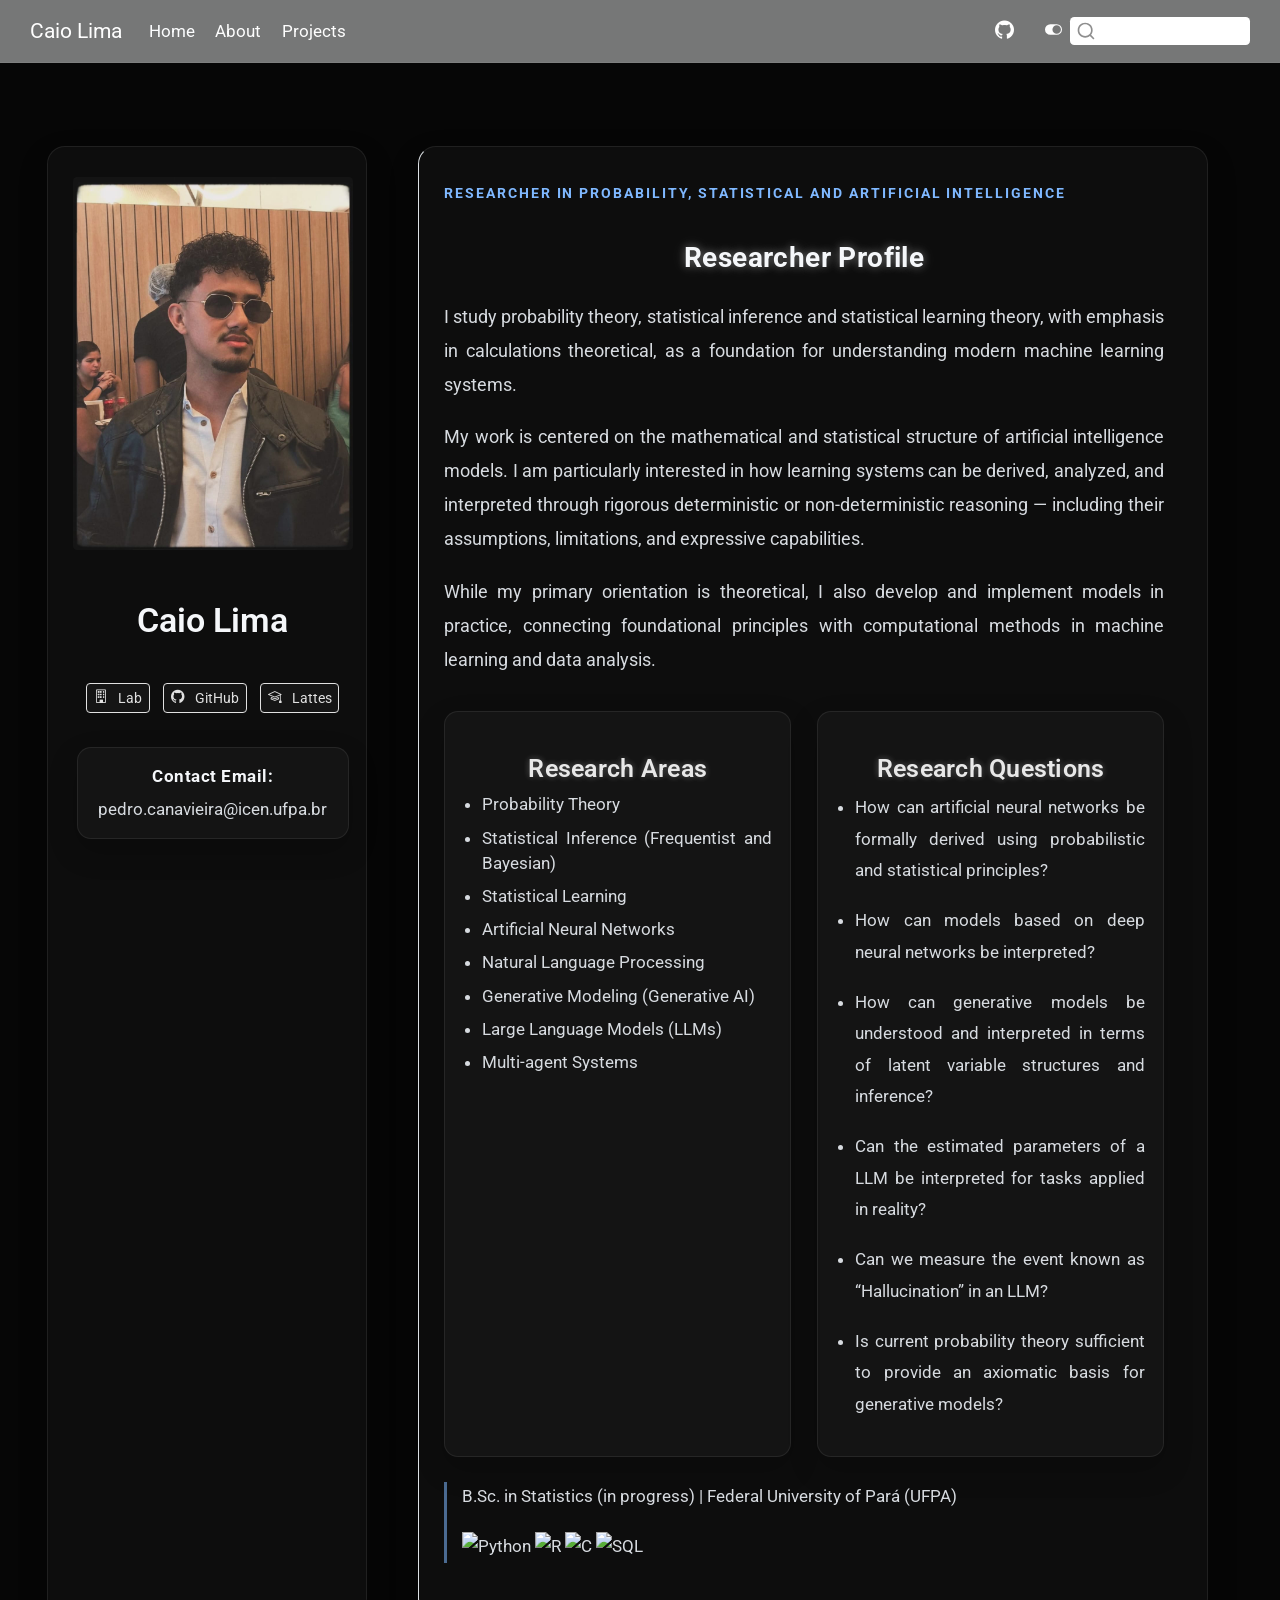
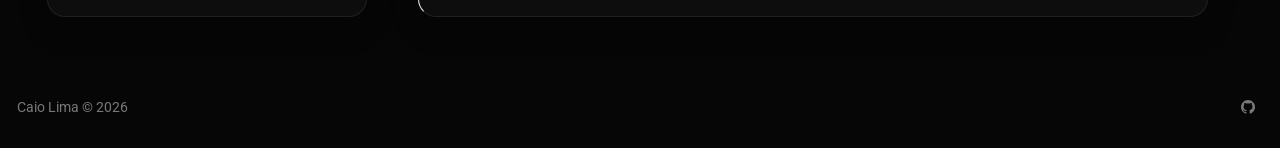
==== commit 4e8fa6b4: "Update site layout and translator navbar final" ====
--- a/docs/index.html
+++ b/docs/index.html
@@ -135,16 +135,6 @@
 
 
 
-.goog-te-gadget {
-
-  font-size: 0 !important;
-
-  color: transparent !important;
-
-}
-
-
-
 .goog-te-gadget .goog-te-combo {
 
   background: #111;
@@ -201,11 +191,9 @@
 
       pageLanguage: 'en',
 
-      includedLanguages: 'pt,en,es,fr,de,it',
-
       autoDisplay: false,
 
-      layout: google.translate.TranslateElement.InlineLayout.SIMPLE
+      layout: google.translate.TranslateElement.InlineLayout.HORIZONTAL
 
     },
 
@@ -237,15 +225,9 @@
 
 
 
-  if (!document.querySelector(".navbar-translate-wrapper")) {
-
-    const wrapper = document.createElement("div");
-
-    wrapper.className = "navbar-translate-wrapper custom-language-trigger";
-
-    wrapper.appendChild(translateBox);
-
-    navbarRight.appendChild(wrapper);
+  if (!navbarRight.contains(translateBox)) {
+
+    navbarRight.appendChild(translateBox);
 
   }
 
@@ -253,10 +235,9 @@
 
 </script>
 
+
+
 <script src="https://translate.google.com/translate_a/element.js?cb=googleTranslateElementInit"></script>
-
-
-
 <script>
 
 document.addEventListener("DOMContentLoaded", function () {
--- a/docs/custom.css
+++ b/docs/custom.css
@@ -3,45 +3,88 @@
    --------------------------------------------------------------------------
    Este arquivo vem depois de styles.css.
    Use aqui apenas pequenos ajustes, correções finas e overrides globais.
-   ========================================================================== */
-
-/* Mantém badges altmetric/dimensions alinhadas em linha */
+   ==========================================================================
+*/
+
+/* Seleciona o badge de métricas da Dimensions e o container do Altmetric */
 span.__dimensions_badge_embed__,
 div.altmetric-embed {
+  /* Faz os elementos se comportarem como itens em linha, mas com layout flexível */
   display: inline-flex;
+
+  /* Alinha verticalmente esses badges ao meio em relação ao texto ao redor */
   vertical-align: middle;
 }
 
+/* Card de contato usado na página About */
 .about-contact-card {
+  /* Espaço acima do card para afastar do elemento anterior */
   margin-top: 1rem;
+
+  /* Espaçamento interno: 0.9rem em cima/baixo e 1rem nas laterais */
   padding: 0.9rem 1rem;
+
+  /* Faz o card ocupar 100% da largura disponível do container pai */
   width: 100%;
+
+  /* Limita a largura máxima do card para ele não ficar largo demais */
   max-width: 280px;
+
+  /* Borda usando a variável visual do tema definida em outro CSS */
   border: 1px solid var(--hero-border);
+
+  /* Cantos arredondados do card */
   border-radius: 14px;
+
+  /* Cor de fundo do card baseada na variável do tema */
   background: var(--hero-bg);
+
+  /* Cor do texto baseada na variável do tema */
   color: var(--hero-text);
+
+  /* Centraliza o texto dentro do card */
   text-align: center;
+
+  /* Aumenta a altura da linha para melhorar leitura */
   line-height: 1.6;
+
+  /* Sombra do card baseada na variável do tema */
   box-shadow: var(--hero-shadow);
 }
 
+/* Rótulo/título dentro do card de contato */
 .about-contact-card .contact-label {
+  /* Faz o label ocupar uma linha inteira */
   display: block;
+
+  /* Dá um pequeno espaço abaixo do label */
   margin-bottom: 0.35rem;
+
+  /* Cor do label usando a variável de título do tema */
   color: var(--hero-title);
+
+  /* Deixa o texto mais forte */
   font-weight: 700;
+
+  /* Aumenta levemente o espaçamento entre letras */
   letter-spacing: 0.03em;
 }
 
+/* Texto do e-mail dentro do card de contato */
 .about-contact-card .contact-email {
+  /* Mantém a cor do texto coerente com o card */
   color: var(--hero-text);
+
+  /* Permite selecionar/copiar o texto do e-mail com o mouse */
   user-select: text;
+
+  /* Quebra palavras longas para evitar overflow */
   word-break: break-word;
 }
 
 /* Navbar um pouco mais limpa */
 .navbar {
+  /* Adiciona uma linha sutil na parte inferior da navbar */
   border-bottom: 1px solid rgba(255, 255, 255, 0.06);
 }
 
@@ -49,27 +92,65 @@
 #quarto-search .aa-DetachedSearchButton,
 #quarto-search .aa-Autocomplete,
 #quarto-search input {
+  /* Arredonda os cantos do botão, autocomplete e input da busca */
   border-radius: 10px;
 }
 
 /* Links gerais do site com hover mais suave */
 a {
+  /* Faz a mudança de cor dos links acontecer suavemente em 0.2s */
   transition: color 0.2s ease;
 }
 
 /* Títulos com aparência um pouco mais forte */
 h1, h2, h3 {
+  /* Melhora a renderização tipográfica dos títulos */
   text-rendering: optimizeLegibility;
 }
 
 /* Ajuste fino do conteúdo principal */
 main.content {
+  /* Adiciona espaço extra no final do conteúdo principal */
   padding-bottom: 2rem;
 }
 
 
-
-/* Permite que menus e dropdowns escapem da navbar */
+/* =========================
+   Google Translate na navbar
+   ========================= */
+
+/* ---------------------------------
+   1) CONTROLES RÁPIDOS
+   ---------------------------------
+   Ajuste estes valores para controlar:
+   - tamanho geral da caixa
+   - posição horizontal
+   - distância para os itens ao lado
+   - escala visual do widget
+*/
+:root {
+  --translate-scale: 0.92;          /* escala geral do widget */
+  --translate-min-width: 160px;     /* largura mínima da caixa */
+  --translate-font-size: 0.92rem;   /* tamanho do texto da caixa */
+  --translate-padding-y: 0.35rem;   /* padding vertical interno */
+  --translate-padding-x: 0.75rem;   /* padding horizontal interno */
+
+  --translate-wrapper-ml: 0.05rem;  /* espaço à esquerda da caixa */
+  --translate-wrapper-mr: 0rem;     /* espaço à direita da caixa */
+  --translate-wrapper-mt: 5px;      /* ajuste fino vertical */
+  --translate-box-gap: 0.5rem;      /* gap interno do bloco do tradutor */
+
+  --translate-navbar-padding-top: 0.35rem;
+  --translate-navbar-padding-right: 1rem;
+  --translate-navbar-padding-bottom: 0;
+  --translate-navbar-padding-left: 0rem;
+}
+
+/* ---------------------------------
+   2) NAVBAR E DROPDOWN
+   ---------------------------------
+   Garante que menus e dropdowns não sejam cortados
+*/
 .navbar,
 .navbar .container-fluid,
 .navbar-collapse,
@@ -78,184 +159,139 @@
   overflow: visible !important;
 }
 
-/* Garante que o tradutor fique acima dos outros itens */
+/* ---------------------------------
+   3) BLOCO EXTERNO DO TRADUTOR
+   ---------------------------------
+   Controla alinhamento e espaçamento do container original
+*/
 .translate-box {
+  display: flex;
+  justify-content: flex-end;
+  align-items: center;
+  gap: var(--translate-box-gap);
+  padding:
+    var(--translate-navbar-padding-top)
+    var(--translate-navbar-padding-right)
+    var(--translate-navbar-padding-bottom)
+    var(--translate-navbar-padding-left);
   position: relative;
   z-index: 2000;
 }
 
-/* Faz o select e o menu abrirem acima da navbar */
+/* ---------------------------------
+   4) WRAPPER DENTRO DA NAVBAR
+   ---------------------------------
+   Controla distância da caixa em relação aos outros itens da navbar
+*/
+.navbar-translate-wrapper {
+  display: flex;
+  align-items: center;
+  margin-left: var(--translate-wrapper-ml);
+  margin-right: var(--translate-wrapper-mr);
+  margin-top: var(--translate-wrapper-mt);
+}
+
+/* Remove espaço extra interno quando o bloco é movido para a navbar */
+.navbar-translate-wrapper .translate-box {
+  padding: 0 !important;
+  margin: 0 !important;
+}
+
+/* ---------------------------------
+   5) CONTAINER DO WIDGET
+   ---------------------------------
+   Controla posição e escala geral do Google Translate
+*/
 #google_translate_element {
   position: relative;
   z-index: 2001;
-}
-
-/* Corrige o painel/dropdown do Google Translate */
+  transform: scale(var(--translate-scale));
+  transform-origin: top right;
+}
+
+/* ---------------------------------
+   6) MENU SUSPENSO DO GOOGLE
+   ---------------------------------
+   Faz o menu abrir acima dos outros elementos
+*/
 .goog-te-menu-frame.skiptranslate {
   z-index: 999999 !important;
 }
 
-.navbar-translate-wrapper {
-  display: flex;
-  align-items: center;
-  margin-left: 0.75rem;
-}
-
-.navbar-translate-wrapper .translate-box {
-  padding: 0 !important;
-  margin: 0 !important;
-}
-
-.navbar-translate-wrapper #google_translate_element {
-  transform: scale(0.92);
-  transform-origin: center right;
-}
-
-/* Esconde o ícone/logo padrão do Google */
-.goog-te-gadget-icon {
+/* Remove a barra superior do Google Translate, se aparecer */
+.goog-te-banner-frame.skiptranslate {
   display: none !important;
 }
 
-.custom-language-trigger {
+body {
+  top: 0 !important;
+}
+
+/* ---------------------------------
+   7) CONTAINER NATIVO DO GADGET
+   ---------------------------------
+   Esconde textos decorativos gerais sem afetar o combo principal
+*/
+.goog-te-gadget {
+  font-size: 0 !important;
+  color: transparent !important;
+  line-height: 0 !important;
+  white-space: nowrap !important;
+}
+
+/* ---------------------------------
+   8) CAIXA PRINCIPAL DO SELECT
+   ---------------------------------
+   Aqui você controla:
+   - largura
+   - altura visual
+   - fonte
+   - padding
+   - borda
+   - cores
+*/
+.goog-te-gadget .goog-te-combo {
   position: relative;
-  display: flex;
-  align-items: center;
-  width: 138px;
-  height: 36px;
-  margin-left: 0.75rem;
+  z-index: 5;
+
+  min-width: var(--translate-min-width);   /* largura mínima da caixa */
+  font-size: var(--translate-font-size) !important;
+
+  padding: var(--translate-padding-y) var(--translate-padding-x);
+
+  background: #111;
+  color: #f5f7fa;
   border: 1px solid rgba(255,255,255,0.16);
-  border-radius: 10px;
-  background: rgba(255,255,255,0.06);
-  overflow: hidden;
-}
-
-body.quarto-light .custom-language-trigger {
+  border-radius: 999px;
+}
+
+/* Tema claro */
+body.quarto-light .goog-te-gadget .goog-te-combo {
   background: #ffffff;
+  color: #1b1f23;
   border: 1px solid rgba(0,0,0,0.14);
 }
 
-.custom-language-trigger::before {
-  content: "🌐 Language";
-  position: absolute;
-  left: 0.75rem;
-  top: 50%;
-  transform: translateY(-50%);
-  color: #f5f7fa;
-  font-size: 0.86rem;
-  font-weight: 500;
-  white-space: nowrap;
-  pointer-events: none;
-  z-index: 2;
-}
-
-body.quarto-light .custom-language-trigger::before {
-  color: #1b1f23;
-}
-
-.custom-language-trigger::after {
-  content: "▾";
-  position: absolute;
-  right: 0.7rem;
-  top: 50%;
-  transform: translateY(-50%);
-  color: #cfd6de;
-  font-size: 0.8rem;
-  pointer-events: none;
-  z-index: 2;
-}
-
-body.quarto-light .custom-language-trigger::after {
-  color: #4b5563;
-}
-
-.custom-language-trigger .goog-te-gadget,
-.custom-language-trigger .goog-te-gadget-simple,
-.custom-language-trigger #google_translate_element,
-.custom-language-trigger .goog-te-gadget .goog-te-combo {
-  width: 100% !important;
-  height: 100% !important;
-}
-
-.custom-language-trigger .goog-te-gadget {
+/* ---------------------------------
+   9) BRANDING LATERAL DO GOOGLE
+   ---------------------------------
+   Remove o texto/link lateral e ícones extras
+*/
+.goog-logo-link {
+  display: none !important;
+}
+
+.goog-te-gadget-icon,
+.goog-te-gadget-icon_inline,
+.goog-te-gadget img {
+  display: none !important;
+}
+
+/* Esconde textos decorativos extras do layout horizontal */
+.goog-te-gadget a,
+.goog-te-gadget a span,
+.goog-te-gadget span[style] {
   font-size: 0 !important;
+  color: transparent !important;
   line-height: 0 !important;
-}
-
-.custom-language-trigger .goog-te-gadget-simple {
-  background: transparent !important;
-  border: none !important;
-  padding: 0 !important;
-  margin: 0 !important;
-}
-
-.custom-language-trigger .goog-te-gadget .goog-te-combo {
-  appearance: none;
-  -webkit-appearance: none;
-  -moz-appearance: none;
-  background: transparent !important;
-  border: none !important;
-  color: transparent !important;
-  opacity: 0 !important;
-  cursor: pointer;
-  position: relative;
-  z-index: 3;
-  min-width: 100% !important;
-  max-width: 100% !important;
-  padding: 0 !important;
-  margin: 0 !important;
-}
-
-.custom-language-trigger .goog-te-gadget .goog-te-combo option {
-  color: #111 !important;
-}
-
-/* Esconde completamente o texto visível nativo do widget */
-.custom-language-trigger .goog-te-gadget-simple .goog-te-menu-value,
-.custom-language-trigger .goog-te-gadget-simple .goog-te-menu-value span,
-.custom-language-trigger .goog-te-gadget-simple .goog-te-menu-value span:first-child,
-.custom-language-trigger .goog-te-gadget-simple .goog-te-menu-value span:last-child {
-  color: transparent !important;
-  font-size: 0 !important;
-  line-height: 0 !important;
-}
-
-/* Remove separadores e seta nativos do Google */
-.custom-language-trigger .goog-te-gadget-simple .goog-te-menu-value img,
-.custom-language-trigger .goog-te-gadget-simple .goog-te-menu-value span[style] {
-  display: none !important;
-}
-
-/* Faz o link interno do widget ocupar toda a área clicável */
-.custom-language-trigger .goog-te-gadget-simple a,
-.custom-language-trigger .goog-te-gadget-simple .goog-te-menu-value {
-  display: block !important;
-  width: 100% !important;
-  height: 100% !important;
-  margin: 0 !important;
-  padding: 0 !important;
-  position: relative;
-  z-index: 3;
-}
-
-.custom-language-trigger .goog-te-gadget-simple span,
-.custom-language-trigger .goog-te-gadget-simple a {
-  color: transparent !important;
-}
-
-/* Mata a seta/separador nativo do link do Google */
-.custom-language-trigger #google_translate_element a > span:last-child,
-.custom-language-trigger #google_translate_element a > span:nth-child(2),
-.custom-language-trigger #google_translate_element a > span:nth-child(3),
-.custom-language-trigger #google_translate_element .goog-te-menu-value > span:last-child,
-.custom-language-trigger #google_translate_element .goog-te-menu-value > span:nth-child(2),
-.custom-language-trigger #google_translate_element .goog-te-menu-value > span:nth-child(3) {
-  display: none !important;
-}
-
-/* Remove qualquer borda vertical da área nativa */
-.custom-language-trigger #google_translate_element a,
-.custom-language-trigger #google_translate_element .goog-te-menu-value {
-  border: none !important;
-  box-shadow: none !important;
-  background: transparent !important;
 }
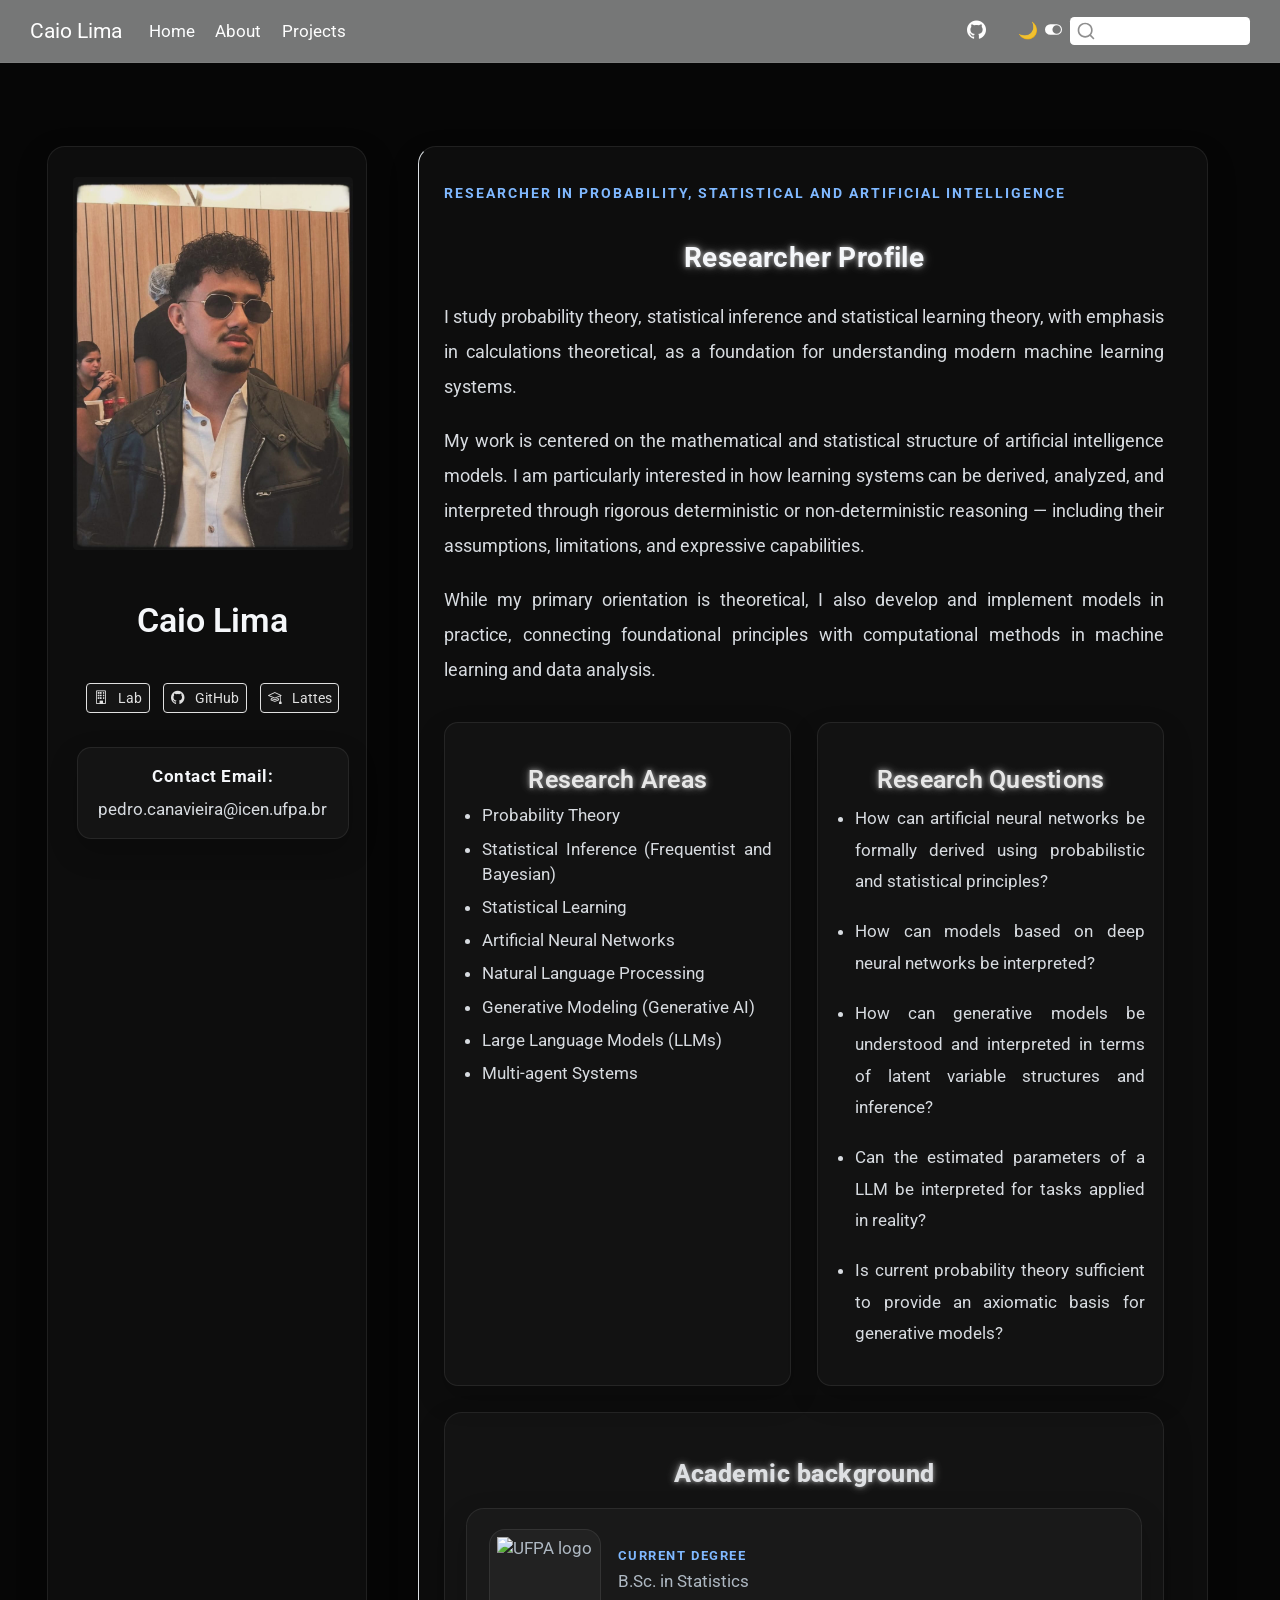
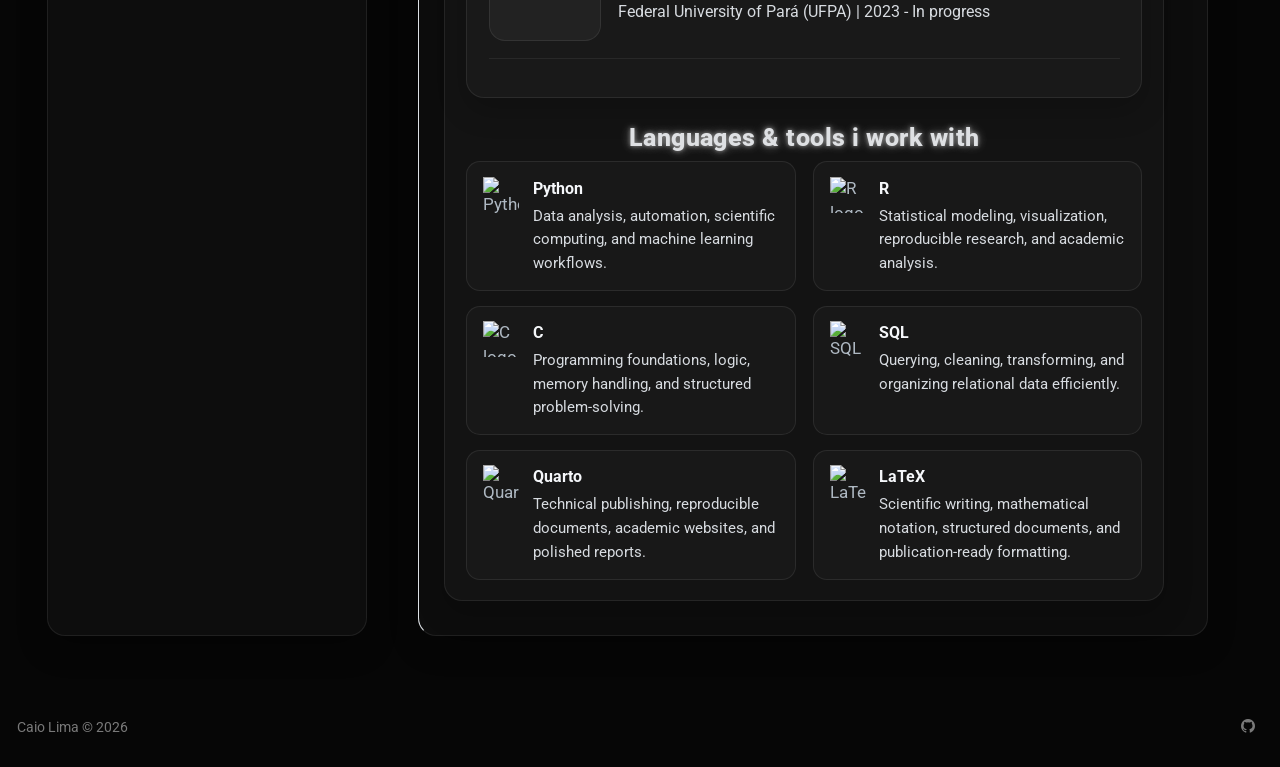
==== commit 993e2dbd: "Update site layout 05-06-2026" ====
--- a/docs/index.html
+++ b/docs/index.html
@@ -289,8 +289,15 @@
 </script>
 
 
-<link rel="stylesheet" href="styles.css">
-<link rel="stylesheet" href="custom.css">
+<link rel="stylesheet" href="includes_css/global/theme.css">
+<link rel="stylesheet" href="includes_css/global/base.css">
+<link rel="stylesheet" href="includes_css/global/navbar.css">
+<link rel="stylesheet" href="includes_css/global/utilities.css">
+<link rel="stylesheet" href="includes_css/components/cards.css">
+<link rel="stylesheet" href="includes_css/components/badges.css">
+<link rel="stylesheet" href="includes_css/components/hero.css">
+<link rel="stylesheet" href="includes_css/components/translate.css">
+<link rel="stylesheet" href="includes_css/pages/home.css">
 
 
 
@@ -409,14 +416,88 @@
 <li><p>How can models based on deep neural networks be interpreted?</p></li>
 <li><p>How can generative models be understood and interpreted in terms of latent variable structures and inference?</p></li>
 <li><p>Can the estimated parameters of a LLM be interpreted for tasks applied in reality?</p></li>
-<li><p>Can we measure the event known as “Hallucination” in an LLM?</p></li>
 <li><p>Is current probability theory sufficient to provide an axiomatic basis for generative models?</p></li>
 </ul>
 </div>
 </div>
-<div class="hero-note">
-<p>B.Sc. in Statistics (in progress) | Federal University of Pará (UFPA)</p>
-<p><img src="https://img.shields.io/badge/Python-3670A0?style=flat&amp;logo=python.png" class="img-fluid" alt="Python"> <img src="https://img.shields.io/badge/R-276DC3?style=flat&amp;logo=r.png" class="img-fluid" alt="R"> <img src="https://img.shields.io/badge/C-A8B9CC?style=flat&amp;logo=c.png" class="img-fluid" alt="C"> <img src="https://img.shields.io/badge/SQL-003B57?style=flat.png" class="img-fluid" alt="SQL"></p>
+<div class="hero-note hero-skills-card">
+  <h3 class="hero-section-title">Academic background</h3>
+  <div class="hero-skills-card">
+    <div class="hero-academic-list">
+      <div class="hero-academic-card">
+        <div class="hero-academic-logo">
+          <img src="https://ascom.ufpa.br/images/Brasao/brasao%20UFPA.jpg" alt="UFPA logo">
+        </div>
+        <div class="hero-academic-info">
+          <div class="hero-academic-label">Current degree</div>
+          <div class="hero-academic-title">B.Sc. in Statistics</div>
+          <div class="hero-academic-meta">
+          Federal University of Pará (UFPA) | 2023 - In progress
+          </div>
+        </div>
+      </div>
+      <!-- Future degrees go here -->
+      <!--
+      <div class="hero-academic-card">
+        <div class="hero-academic-logo">
+          <img src="URL_HERE" alt="Institution logo">
+        </div>
+        <div class="hero-academic-info">
+          <div class="hero-academic-label">Future degree</div>
+          <div class="hero-academic-title">M.Sc. in ...</div>
+          <div class="hero-academic-meta">
+            University Name | 202X - 202X
+          </div>
+        </div>
+      </div>
+      -->
+    </div>
+  </div>
+  <h3 class="hero-section-title">Languages &amp; tools i work with</h3>
+  <div class="hero-skills-grid">
+    <div class="hero-skill-item">
+      <img src="https://cdn.simpleicons.org/python" alt="Python logo">
+      <div>
+        <strong>Python</strong>
+        <span>Data analysis, automation, scientific computing, and machine learning workflows.</span>
+      </div>
+    </div>
+    <div class="hero-skill-item">
+      <img src="https://cdn.simpleicons.org/r" alt="R logo">
+      <div>
+        <strong>R</strong>
+        <span>Statistical modeling, visualization, reproducible research, and academic analysis.</span>
+      </div>
+    </div>
+    <div class="hero-skill-item">
+      <img src="https://cdn.simpleicons.org/c" alt="C logo">
+      <div>
+        <strong>C</strong>
+        <span>Programming foundations, logic, memory handling, and structured problem-solving.</span>
+      </div>
+    </div>
+    <div class="hero-skill-item">
+      <img src="https://cdn.simpleicons.org/mysql" alt="SQL logo">
+      <div>
+        <strong>SQL</strong>
+        <span>Querying, cleaning, transforming, and organizing relational data efficiently.</span>
+      </div>
+    </div>
+    <div class="hero-skill-item">
+      <img src="https://cdn.simpleicons.org/quarto" alt="Quarto logo">
+      <div>
+        <strong>Quarto</strong>
+        <span>Technical publishing, reproducible documents, academic websites, and polished reports.</span>
+      </div>
+    </div>
+    <div class="hero-skill-item">
+      <img src="https://cdn.simpleicons.org/latex" alt="LaTeX logo">
+      <div>
+        <strong>LaTeX</strong>
+        <span>Scientific writing, mathematical notation, structured documents, and publication-ready formatting.</span>
+      </div>
+    </div>
+  </div>
 </div>
 </div></div>
 </div>
--- a/docs/includes_css/global/theme.css
+++ b/docs/includes_css/global/theme.css
@@ -0,0 +1,73 @@
+:root {
+  --hero-bg: rgba(255, 255, 255, 0.03);
+  --hero-border: rgba(255, 255, 255, 0.08);
+  --hero-title: #f5f7fa;
+  --hero-text: #d7dbe0;
+  --hero-muted: #aeb8c2;
+  --hero-kicker: #7fb8ff;
+  --hero-shadow: 0 12px 30px rgba(0, 0, 0, 0.20);
+  --hero-title-glow:
+    0 0 4px rgba(255, 255, 255, 0.55),
+    0 0 10px rgba(255, 255, 255, 0.35),
+    0 0 18px rgba(255, 255, 255, 0.18);
+}
+
+body.quarto-light {
+  --hero-bg: rgba(0, 0, 0, 0.025);
+  --hero-border: rgba(0, 0, 0, 0.10);
+  --hero-title: #1d2733;
+  --hero-text: #334155;
+  --hero-muted: #5b6775;
+  --hero-kicker: #7fb8ff;
+  --hero-shadow: 0 10px 24px rgba(0, 0, 0, 0.08);
+  --hero-title-glow:
+    0 0 2px rgba(0, 0, 0, 0.35),
+    0 0 6px rgba(0, 0, 0, 0.22),
+    0 0 12px rgba(0, 0, 0, 0.10);
+}
+
+body.quarto-dark {
+  --hero-bg: rgba(255, 255, 255, 0.03);
+  --hero-border: rgba(255, 255, 255, 0.08);
+  --hero-title: #f5f7fa;
+  --hero-text: #d7dbe0;
+  --hero-muted: #aeb8c2;
+  --hero-kicker: #7fb8ff;
+  --hero-shadow: 0 12px 30px rgba(0, 0, 0, 0.20);
+  --hero-title-glow:
+    0 0 4px rgba(255, 255, 255, 0.55),
+    0 0 10px rgba(255, 255, 255, 0.35),
+    0 0 18px rgba(255, 255, 255, 0.18);
+}
+
+.about-entity,
+.about-contents,
+.hero-block {
+  background: var(--hero-bg);
+  border: 1px solid var(--hero-border);
+  box-shadow: var(--hero-shadow);
+}
+
+.hero-kicker {
+  color: var(--hero-kicker);
+}
+
+#hero-heading h1,
+#hero-heading h2,
+.hero-section-title,
+.hero-subsection-title,
+.about-entity .title {
+  color: var(--hero-title);
+}
+
+#hero-heading p,
+#hero-heading > p,
+#hero-heading li,
+.hero-block li {
+  color: var(--hero-text);
+}
+
+.hero-note {
+  color: var(--hero-muted);
+  border-left: 3px solid color-mix(in srgb, var(--hero-kicker) 55%, transparent);
+}
--- a/docs/includes_css/global/base.css
+++ b/docs/includes_css/global/base.css
@@ -0,0 +1,12 @@
+.container, .container-fluid, .quarto-container {
+  max-width: 98vw !important;
+  width: 98vw !important;
+}
+
+#quarto-content.page-columns {
+  display: block !important;
+}
+
+main.content {
+  padding-bottom: 2rem;
+}
--- a/docs/includes_css/global/navbar.css
+++ b/docs/includes_css/global/navbar.css
@@ -0,0 +1,35 @@
+.navbar {
+  border-bottom: 1px solid rgba(255, 255, 255, 0.06);
+}
+
+#quarto-search .aa-DetachedSearchButton,
+#quarto-search .aa-Autocomplete,
+#quarto-search input {
+  border-radius: 10px;
+}
+
+/* Wrapper do botão de troca de tema */
+.quarto-color-scheme-toggle {
+  position: relative;
+  display: inline-flex;
+  align-items: center;
+  gap: 0.4rem;
+  padding-left: 1.9rem !important;
+}
+
+/* Ícone visual ao lado do botão */
+.quarto-color-scheme-toggle::before {
+  content: "☀️";
+  position: absolute;
+  left: 0.35rem;
+  top: 50%;
+  transform: translateY(-50%);
+  font-size: 0.95rem;
+  line-height: 1;
+  opacity: 0.9;
+}
+
+/* Quando estiver em modo escuro, troca o ícone */
+body.quarto-dark .quarto-color-scheme-toggle::before {
+  content: "🌙";
+}
--- a/docs/includes_css/global/utilities.css
+++ b/docs/includes_css/global/utilities.css
@@ -0,0 +1,7 @@
+a {
+  transition: color 0.2s ease;
+}
+
+h1, h2, h3 {
+  text-rendering: optimizeLegibility;
+}
--- a/docs/includes_css/components/cards.css
+++ b/docs/includes_css/components/cards.css
@@ -0,0 +1,27 @@
+.about-contact-card {
+  margin-top: 1rem;
+  padding: 0.9rem 1rem;
+  width: 100%;
+  max-width: 280px;
+  border: 1px solid var(--hero-border);
+  border-radius: 14px;
+  background: var(--hero-bg);
+  color: var(--hero-text);
+  text-align: center;
+  line-height: 1.6;
+  box-shadow: var(--hero-shadow);
+}
+
+.about-contact-card .contact-label {
+  display: block;
+  margin-bottom: 0.35rem;
+  color: var(--hero-title);
+  font-weight: 700;
+  letter-spacing: 0.03em;
+}
+
+.about-contact-card .contact-email {
+  color: var(--hero-text);
+  user-select: text;
+  word-break: break-word;
+}
--- a/docs/includes_css/components/badges.css
+++ b/docs/includes_css/components/badges.css
@@ -0,0 +1,5 @@
+span.__dimensions_badge_embed__,
+div.altmetric-embed {
+  display: inline-flex;
+  vertical-align: middle;
+}
--- a/docs/includes_css/components/hero.css
+++ b/docs/includes_css/components/hero.css
@@ -0,0 +1,235 @@
+/* ==========================================================================
+   HERO COMPONENTS
+   --------------------------------------------------------------------------
+   Componentes reutilizáveis do hero, cards internos, blocos de skills,
+   títulos de seção e elementos visuais relacionados.
+   ========================================================================== */
+
+/* Kicker / label superior do hero */
+.hero-kicker {
+  margin-bottom: 0.9rem;
+  font-size: 0.82rem;
+  letter-spacing: 0.14em;
+  text-transform: uppercase;
+  color: #7fb8ff !important;
+  font-weight: 700;
+}
+
+/* Grid de blocos internos do hero */
+.hero-grid {
+  display: grid;
+  grid-template-columns: repeat(2, 1fr);
+  gap: 1.5rem;
+  margin-top: 2rem;
+  margin-bottom: 1.5rem;
+}
+
+/* Bloco/cartão interno do hero */
+.hero-block {
+  padding: 1rem 1.1rem;
+  border: 1px solid rgba(255,255,255,0.08);
+  border-radius: 14px;
+  background: rgba(255,255,255,0.025);
+}
+
+/* Lista dentro dos blocos do hero */
+.hero-block ul {
+  margin: 0;
+  padding-left: 1.1rem;
+}
+
+/* Itens das listas dos blocos */
+.hero-block li {
+  margin-bottom: 0.45rem;
+  text-align: left;
+}
+
+/* Nota destacada do hero */
+.hero-note {
+  font-size: 0.98rem;
+  color: #aeb8c2;
+  border-left: 3px solid rgba(127, 184, 255, 0.45);
+  padding-left: 0.9rem;
+  margin-top: 1rem;
+}
+
+/* =========================
+   Hero note: formação + stack
+   ========================= */
+
+/* Card geral de skills/formação */
+.hero-skills-card {
+  margin: 1.15rem auto 0 auto;
+  padding: 1.2rem 1.25rem;
+  max-width: 820px;
+  border: 1px solid var(--hero-border);
+  border-radius: 18px;
+  background: color-mix(in srgb, var(--hero-bg) 92%, transparent);
+  box-shadow: var(--hero-shadow);
+}
+
+/* Bloco acadêmico principal */
+.hero-academic-card {
+  display: flex;
+  align-items: center;
+  gap: 1rem;
+  padding-bottom: 1rem;
+  margin-bottom: 1rem;
+  border-bottom: 1px solid color-mix(in srgb, var(--hero-border) 85%, transparent);
+}
+
+/* Logo/ícone do bloco acadêmico */
+.hero-academic-logo {
+  flex: 0 0 112px;
+  width: 112px;
+  height: 112px;
+  display: grid;
+  place-items: center;
+  border-radius: 16px;
+  background: rgba(255,255,255,0.04);
+  border: 1px solid var(--hero-border);
+}
+
+/* Imagem dentro da logo acadêmica */
+.hero-academic-logo img {
+  width: 96px;
+  height: 96px;
+  object-fit: contain;
+}
+
+/* Área textual do bloco acadêmico */
+.hero-academic-info {
+  min-width: 0;
+}
+
+/* Label do bloco acadêmico */
+.hero-academic-label {
+  margin-bottom: 0.25rem;
+  font-size: 0.76rem;
+  letter-spacing: 0.12em;
+  text-transform: uppercase;
+  font-weight: 700;
+  color: var(--hero-kicker);
+}
+
+/* Título acadêmico */
+.hero-section-title {
+  text-align: center;
+  color: var(--hero-title);
+  font-weight: 800;
+  letter-spacing: 0.02em;
+  text-shadow: var(--hero-title-glow);
+}
+
+/* Metadados acadêmicos */
+.hero-academic-meta {
+  margin-top: 0.25rem;
+  font-size: 0.95rem;
+  line-height: 1.6;
+  color: var(--hero-text);
+}
+
+/* Cabeçalho da stack */
+.hero-stack-header {
+  margin-bottom: 0.85rem;
+  font-size: 0.84rem;
+  letter-spacing: 0.08em;
+  text-transform: uppercase;
+  font-weight: 700;
+  color: var(--hero-kicker);
+}
+
+/* Grid de skills */
+.hero-skills-grid {
+  display: grid;
+  grid-template-columns: repeat(2, minmax(0, 1fr));
+  gap: 0.85rem 1rem;
+}
+
+/* Item individual de skill */
+.hero-skill-item {
+  display: flex;
+  align-items: flex-start;
+  gap: 0.8rem;
+  padding: 0.85rem 0.95rem;
+  border: 1px solid var(--hero-border);
+  border-radius: 14px;
+  background: rgba(255,255,255,0.025);
+}
+
+/* Ícone da skill */
+.hero-skill-item img {
+  width: 36px;
+  height: 36px;
+  margin-top: 0.01rem;
+  flex: 0 0 36px;
+}
+
+/* Título da skill */
+.hero-skill-item strong {
+  display: block;
+  margin-bottom: 0.2rem;
+  color: var(--hero-title);
+  font-size: 0.96rem;
+}
+
+/* Descrição da skill */
+.hero-skill-item span {
+  display: block;
+  color: var(--hero-text);
+  font-size: 0.9rem;
+  line-height: 1.55;
+}
+
+/* Título principal de seção */
+.hero-section-title {
+  text-align: center;
+  color: var(--hero-title);
+  font-weight: 800;
+  letter-spacing: 0.02em;
+  text-shadow: none;
+}
+
+/* Subtítulo de seção */
+.hero-subsection-title {
+  text-align: center;
+  color: var(--hero-title);
+  font-weight: 700;
+  letter-spacing: 0.015em;
+  text-shadow: var(--hero-title-glow);
+}
+
+/* Responsividade do hero */
+@media (max-width: 768px) {
+  .hero-academic-card {
+    align-items: flex-start;
+  }
+
+  .hero-skills-grid {
+    grid-template-columns: 1fr;
+  }
+}
+
+.hero-section-heading {
+  margin: 0 0 0.75rem 0;
+  text-align: left;
+  font-size: 1rem;
+  font-weight: 800;
+  letter-spacing: 0.04em;
+  text-transform: uppercase;
+  color: var(--hero-title);
+  text-shadow: var(--hero-title-glow);
+}
+
+#hero-heading h1,
+#hero-heading h2,
+#hero-heading .hero-section-title,
+#hero-heading .hero-section-heading,
+#hero-heading .hero-subsection-title,
+.hero-skills-card .hero-section-title,
+.hero-skills-card .hero-section-heading,
+.hero-block .hero-section-title,
+.hero-block .hero-subsection-title {
+  color: var(--hero-title) !important;
+  text-shadow: var(--hero-title-glow) !important;
+}
--- a/docs/includes_css/components/translate.css
+++ b/docs/includes_css/components/translate.css
@@ -0,0 +1,112 @@
+:root {
+  --translate-scale: 0.92;
+  --translate-min-width: 160px;
+  --translate-font-size: 0.92rem;
+  --translate-padding-y: 0.35rem;
+  --translate-padding-x: 0.25rem;
+  --translate-wrapper-ml: 0.05rem;
+  --translate-wrapper-mr: 0rem;
+  --translate-wrapper-mt: 5px;
+  --translate-box-gap: 0.5rem;
+  --translate-navbar-padding-top: 0.35rem;
+  --translate-navbar-padding-right: 1rem;
+  --translate-navbar-padding-bottom: 0;
+  --translate-navbar-padding-left: 0rem;
+}
+
+.navbar,
+.navbar .container-fluid,
+.navbar-collapse,
+.navbar-nav,
+#quarto-search {
+  overflow: visible !important;
+}
+
+.translate-box {
+  display: flex;
+  justify-content: flex-end;
+  align-items: center;
+  gap: var(--translate-box-gap);
+  padding:
+    var(--translate-navbar-padding-top)
+    var(--translate-navbar-padding-right)
+    var(--translate-navbar-padding-bottom)
+    var(--translate-navbar-padding-left);
+  position: relative;
+  z-index: 2000;
+}
+
+.navbar-translate-wrapper {
+  display: flex;
+  align-items: center;
+  margin-left: var(--translate-wrapper-ml);
+  margin-right: var(--translate-wrapper-mr);
+  margin-top: var(--translate-wrapper-mt);
+}
+
+.navbar-translate-wrapper .translate-box {
+  padding: 0 !important;
+  margin: 0 !important;
+}
+
+#google_translate_element {
+  position: relative;
+  z-index: 2001;
+  transform: scale(var(--translate-scale));
+  transform-origin: top right;
+}
+
+.goog-te-menu-frame.skiptranslate {
+  z-index: 999999 !important;
+}
+
+.goog-te-banner-frame.skiptranslate {
+  display: none !important;
+}
+
+body {
+  top: 0 !important;
+}
+
+.goog-te-gadget {
+  font-size: 0 !important;
+  color: transparent !important;
+  line-height: 0 !important;
+  white-space: nowrap !important;
+}
+
+.goog-te-gadget .goog-te-combo {
+  position: relative;
+  z-index: 5;
+  min-width: var(--translate-min-width);
+  font-size: var(--translate-font-size) !important;
+  padding: var(--translate-padding-y) var(--translate-padding-x);
+  background: #111;
+  color: #f5f7fa;
+  border: 1px solid rgba(255,255,255,0.16);
+  border-radius: 999px;
+}
+
+body.quarto-light .goog-te-gadget .goog-te-combo {
+  background: #ffffff;
+  color: #1b1f23;
+  border: 1px solid rgba(0,0,0,0.14);
+}
+
+.goog-logo-link {
+  display: none !important;
+}
+
+.goog-te-gadget-icon,
+.goog-te-gadget-icon_inline,
+.goog-te-gadget img {
+  display: none !important;
+}
+
+.goog-te-gadget a,
+.goog-te-gadget a span,
+.goog-te-gadget span[style] {
+  font-size: 0 !important;
+  color: transparent !important;
+  line-height: 0 !important;
+}
--- a/docs/includes_css/pages/home.css
+++ b/docs/includes_css/pages/home.css
@@ -0,0 +1,218 @@
+/* ==========================================================================
+   HOME / ABOUT PAGE
+   --------------------------------------------------------------------------
+   Layout específico da página inicial/about no template trestles do Quarto.
+   Este arquivo deve vir depois dos globais e dos componentes.
+   ========================================================================== */
+
+/* Garante a cor do kicker no hero em ambos os temas */
+body.quarto-light #hero-heading .hero-kicker,
+body.quarto-dark #hero-heading .hero-kicker,
+body.quarto-light #hero-heading .hero-kicker *,
+body.quarto-dark #hero-heading .hero-kicker * {
+  color: #7fb8ff !important;
+}
+
+/* Container principal da página about/hero */
+.quarto-about-trestles {
+  max-width: 98% !important;
+  margin: 0 auto !important;
+  display: flex !important;
+  gap: 2rem;
+  padding: 0 2rem;
+}
+
+/* Coluna lateral da entidade/foto */
+.about-entity {
+  flex: 0 0 320px !important;
+  max-width: 320px !important;
+  background: var(--hero-bg);
+  display: flex;
+  flex-direction: column;
+  gap: 1rem;
+  align-items: center;
+  border: 1px solid rgba(255, 255, 255, 0.08);
+  border-radius: 18px;
+  padding: 1.75rem;
+  box-shadow: 0 12px 30px rgba(0, 0, 0, 0.28);
+}
+
+/* Ajustes de alinhamento interno na coluna lateral */
+.about-entity > div:first-child,
+.about-entity > .about-image,
+.about-entity > header {
+  justify-self: start;
+}
+
+/* Hover da coluna lateral */
+.about-entity:hover {
+  transform: translateY(-4px);
+  box-shadow: 0 18px 40px rgba(0, 0, 0, 0.34);
+  border-color: rgba(46, 164, 255, 0.25);
+}
+
+/* Foto principal */
+.about-entity .about-image {
+  width: 100%;
+  max-width: 280px;
+  justify-self: start;
+  margin-left: 0;
+}
+
+/* Nome/título da coluna lateral */
+.about-entity .title {
+  margin-top: 0.5rem;
+  text-align: center;
+}
+
+/* Área dos links */
+.about-links {
+  display: flex;
+  flex-wrap: wrap;
+  justify-content: center;
+  gap: 0.55rem;
+  margin-top: 0.5rem;
+}
+
+/* Botões/links */
+.about-link {
+  display: inline-flex;
+  align-items: center;
+  gap: 0.45rem;
+  padding: 0.5rem 0.85rem;
+  border-radius: 999px;
+  border: 1px solid rgba(255, 255, 255, 0.14);
+  background: rgba(255, 255, 255, 0.03);
+  text-decoration: none;
+  transition: all 0.2s ease;
+}
+
+/* Hover dos botões */
+.about-link:hover {
+  background: rgba(46, 164, 255, 0.12);
+  border-color: rgba(46, 164, 255, 0.35);
+  text-decoration: none;
+  transform: translateY(-1px);
+}
+
+/* Área principal de conteúdo */
+.about-contents {
+  flex: 1 !important;
+  max-width: 100% !important;
+  min-width: 0;
+  background: rgba(255, 255, 255, 0.03);
+  border: 1px solid rgba(255, 255, 255, 0.08);
+  border-radius: 18px;
+  padding: 2rem 2.5rem;
+  box-shadow: 0 12px 30px rgba(0, 0, 0, 0.20);
+  transition: transform 0.25s ease, box-shadow 0.25s ease, border-color 0.25s ease;
+}
+
+/* Hover do conteúdo principal */
+.about-contents:hover {
+  transform: translateY(-4px);
+  box-shadow: 0 18px 40px rgba(0, 0, 0, 0.30);
+  border-color: rgba(46, 164, 255, 0.25);
+}
+
+/* Wrapper do conteúdo do hero */
+#hero-heading {
+  width: 100%;
+}
+
+/* Parágrafos gerais do hero */
+#hero-heading p {
+  max-width: 100%;
+  line-height: 1.85;
+  text-align: justify;
+  text-justify: inter-word;
+  hyphens: auto;
+  margin-bottom: 1.1rem;
+}
+
+/* Itens de lista no hero */
+#hero-heading li {
+  text-align: justify;
+  text-justify: inter-word;
+  hyphens: auto;
+}
+
+/* Título principal */
+#hero-heading h1 {
+  margin-bottom: 1rem;
+  font-size: clamp(2rem, 3.2vw, 3.25rem);
+  line-height: 1.1;
+  color: var(--hero-title);
+  text-shadow: var(--hero-title-glow);
+  max-width: 14ch;
+}
+
+/* Primeiro parágrafo / lead */
+#hero-heading > p {
+  font-size: 1.08rem;
+  line-height: 1.9;
+  text-align: justify;
+  text-justify: inter-word;
+  hyphens: auto;
+  color: var(--hero-text);
+  margin-bottom: 1.15rem;
+}
+
+/* Subtítulos internos */
+#hero-heading h2 {
+  margin-top: 2rem;
+  margin-bottom: 1rem;
+  letter-spacing: 0.4px;
+  font-weight: 700;
+  color: var(--hero-title);
+  text-shadow: var(--hero-title-glow);
+}
+
+/* Responsividade da página home/about */
+@media (max-width: 991px) {
+  .quarto-about-trestles {
+    padding: 1.5rem 1rem;
+  }
+
+  .about-entity {
+    grid-template-columns: 1fr;
+    padding: 1.25rem;
+    gap: 1.5rem;
+  }
+
+  .about-entity .about-image {
+    max-width: 240px;
+  }
+
+  #hero-heading p {
+    font-size: 1rem;
+  }
+
+  .hero-grid {
+    grid-template-columns: 1fr;
+  }
+
+  #hero-heading h1 {
+    max-width: none;
+  }
+}
+
+/* Força containers gerais a ocuparem quase toda a tela */
+.container,
+.container-fluid,
+.quarto-container {
+  max-width: 98vw !important;
+  width: 98vw !important;
+}
+
+/* Ajuste específico do layout Trestles */
+.quarto-about-trestles {
+  grid-template-columns: 350px 1fr !important;
+  display: grid !important;
+  gap: 3rem !important;
+}
+
+/* Remove centralização/estrutura automática do conteúdo */
+#quarto-content.page-columns {
+  display: block !important;
+}
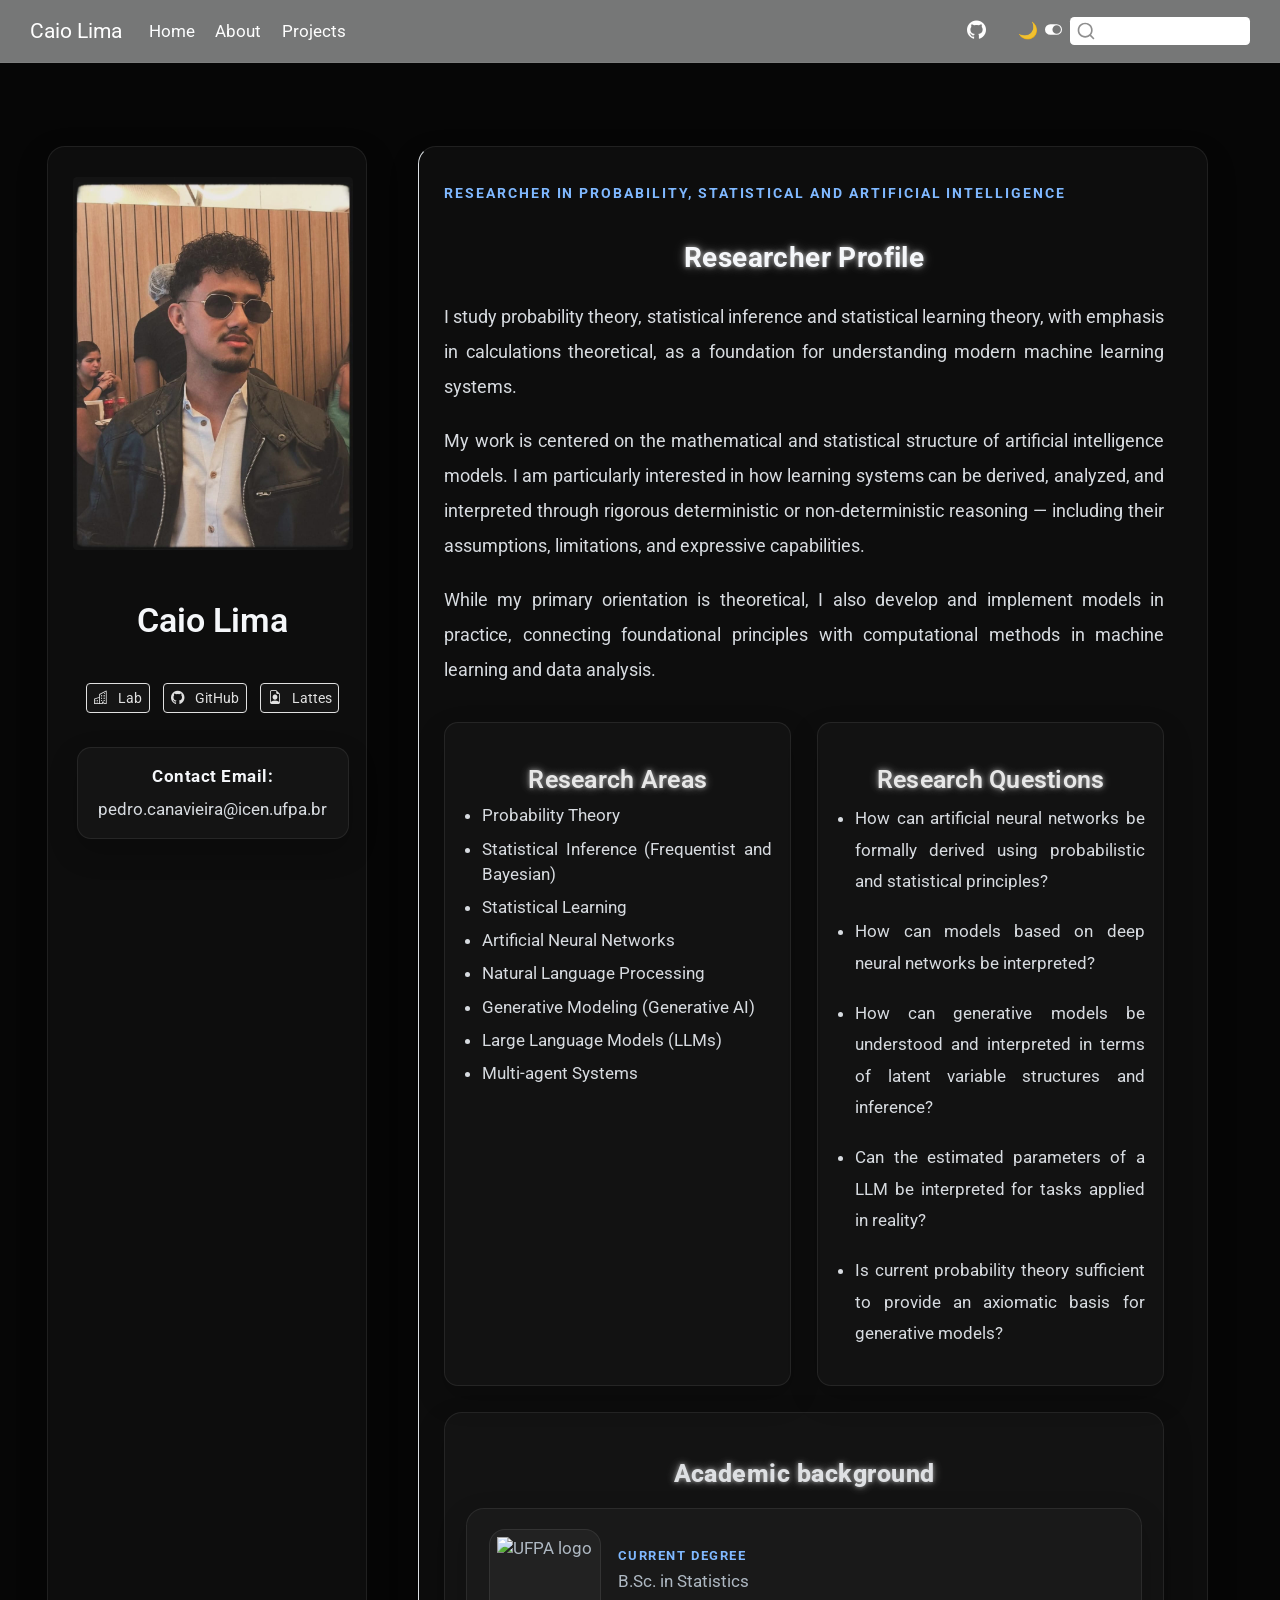
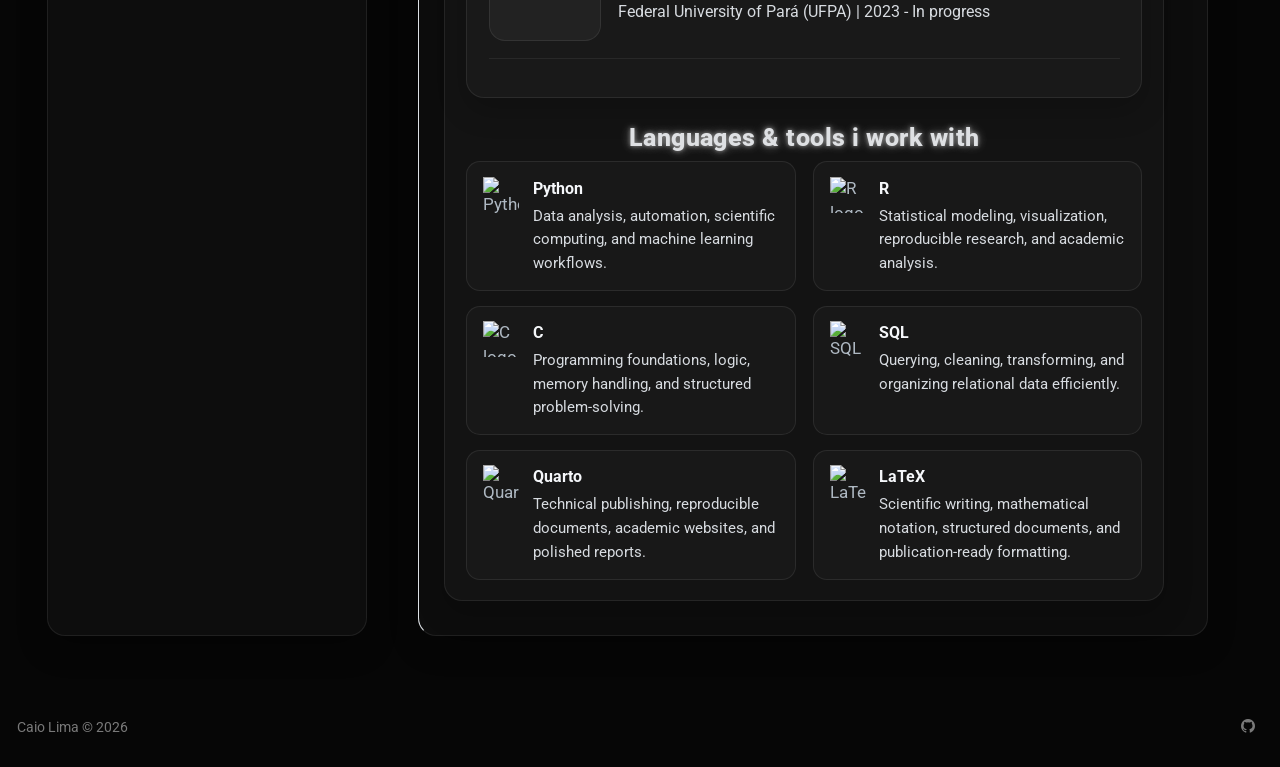
==== commit b76d2e1e: "Update 2 site layout 05-06-2026" ====
--- a/docs/index.html
+++ b/docs/index.html
@@ -168,10 +168,10 @@
 
 
 <meta property="og:title" content="Caio Lima">
-<meta property="og:image" content="https://caio-lima-37.github.io/files/images/placeholder4.JPG">
+<meta property="og:image" content="https://github.com/CAIO-LIMA-37/CAIO-LIMA-37.github.io.git/files/images/placeholder4.JPG">
 <meta property="og:site_name" content="Caio Lima">
 <meta name="twitter:title" content="Caio Lima">
-<meta name="twitter:image" content="https://caio-lima-37.github.io/files/images/placeholder4.JPG">
+<meta name="twitter:image" content="https://github.com/CAIO-LIMA-37/CAIO-LIMA-37.github.io.git/files/images/placeholder4.JPG">
 <meta name="twitter:card" content="summary_large_image">
 </head><body class="nav-fixed"><div class="translate-box">
 
@@ -368,7 +368,7 @@
 </header>
     <div class="about-links">
   <a href="https://www.lasse.ufpa.br/pt" class="about-link" rel="" target="_blank">
-    <i class="bi bi-building"></i>
+    <i class="bi bi-buildings"></i>
      <span class="about-link-text">Lab</span>
   </a>
   <a href="https://github.com/CAIO-LIMA-37" class="about-link" rel="" target="_blank">
@@ -376,7 +376,7 @@
      <span class="about-link-text">GitHub</span>
   </a>
   <a href="https://lattes.cnpq.br/8673076955649072" class="about-link" rel="" target="_blank">
-    <i class="bi bi-mortarboard"></i>
+    <i class="bi bi-file-earmark-person"></i>
      <span class="about-link-text">Lattes</span>
   </a>
 </div>
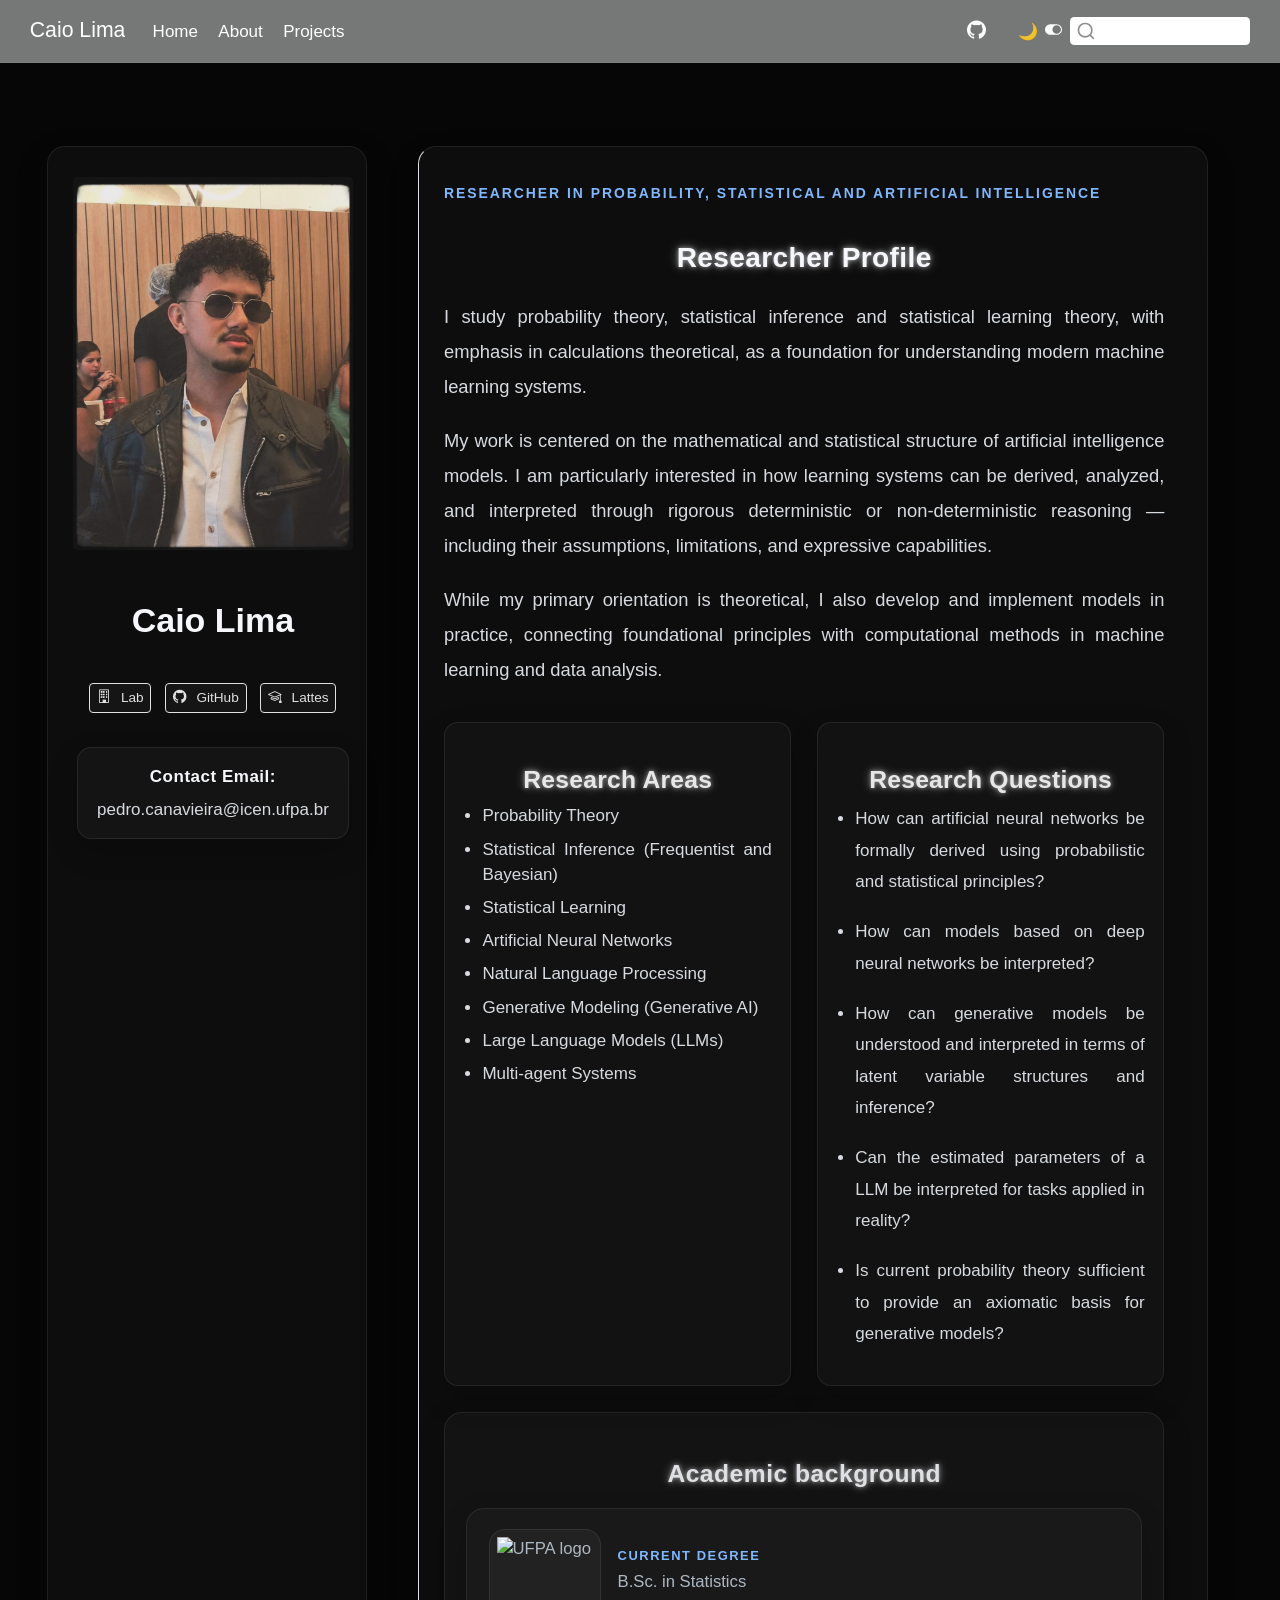
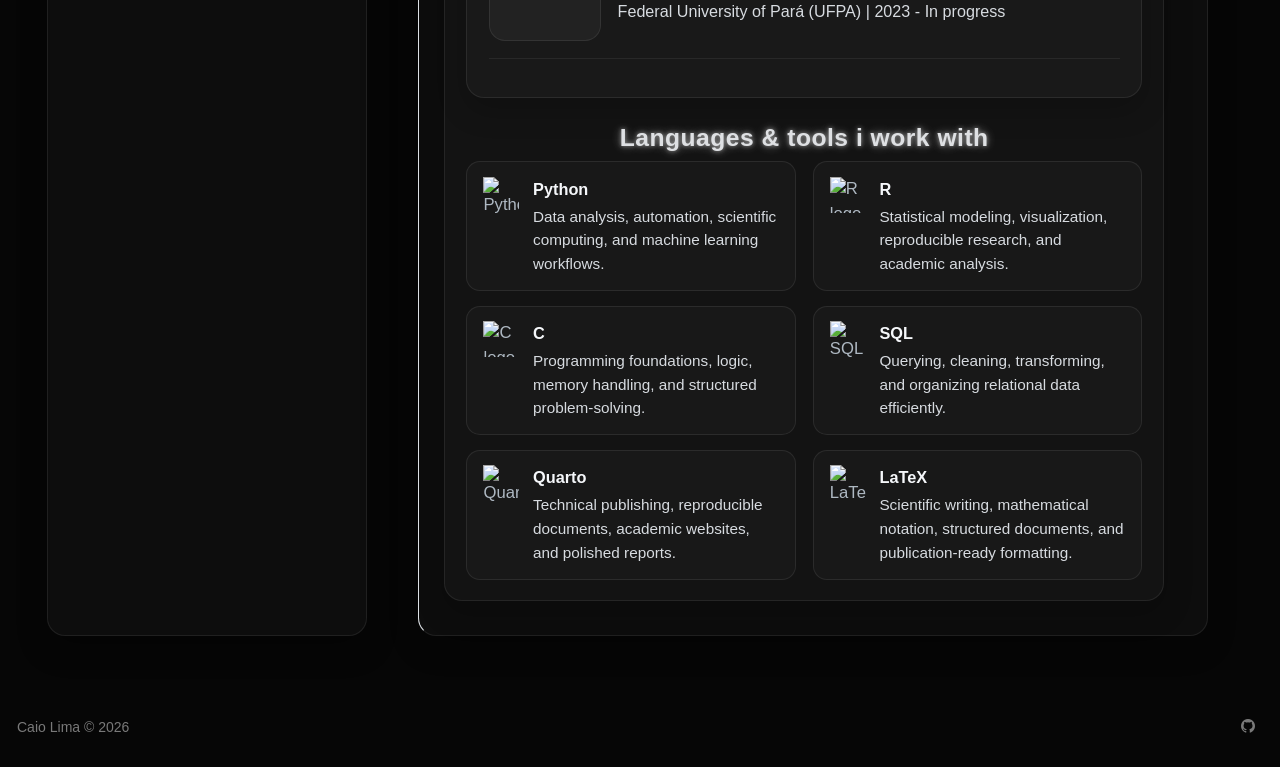
==== commit e9c35273: "Atualiza favicon e ícones do site" ====
--- a/docs/index.html
+++ b/docs/index.html
@@ -32,6 +32,7 @@
 <script src="site_libs/quarto-search/fuse.min.js"></script>
 <script src="site_libs/quarto-search/quarto-search.js"></script>
 <meta name="quarto:offset" content="./">
+<link href="./files/images/favicon.jpg" rel="icon" type="image/jpeg">
 <script src="site_libs/quarto-html/quarto.js"></script>
 <script src="site_libs/quarto-html/popper.min.js"></script>
 <script src="site_libs/quarto-html/tippy.umd.min.js"></script>
@@ -168,10 +169,10 @@
 
 
 <meta property="og:title" content="Caio Lima">
-<meta property="og:image" content="https://github.com/CAIO-LIMA-37/CAIO-LIMA-37.github.io.git/files/images/placeholder4.JPG">
+<meta property="og:image" content="https://caio-lima-37.github.io/files/images/placeholder4.JPG">
 <meta property="og:site_name" content="Caio Lima">
 <meta name="twitter:title" content="Caio Lima">
-<meta name="twitter:image" content="https://github.com/CAIO-LIMA-37/CAIO-LIMA-37.github.io.git/files/images/placeholder4.JPG">
+<meta name="twitter:image" content="https://caio-lima-37.github.io/files/images/placeholder4.JPG">
 <meta name="twitter:card" content="summary_large_image">
 </head><body class="nav-fixed"><div class="translate-box">
 
@@ -368,7 +369,7 @@
 </header>
     <div class="about-links">
   <a href="https://www.lasse.ufpa.br/pt" class="about-link" rel="" target="_blank">
-    <i class="bi bi-buildings"></i>
+    <i class="bi bi-building"></i>
      <span class="about-link-text">Lab</span>
   </a>
   <a href="https://github.com/CAIO-LIMA-37" class="about-link" rel="" target="_blank">
@@ -376,7 +377,7 @@
      <span class="about-link-text">GitHub</span>
   </a>
   <a href="https://lattes.cnpq.br/8673076955649072" class="about-link" rel="" target="_blank">
-    <i class="bi bi-file-earmark-person"></i>
+    <i class="bi bi-mortarboard"></i>
      <span class="about-link-text">Lattes</span>
   </a>
 </div>
@@ -744,7 +745,7 @@
   }
     var localhostRegex = new RegExp(/^(?:http|https):\/\/localhost\:?[0-9]*\//);
     var mailtoRegex = new RegExp(/^mailto:/);
-      var filterRegex = new RegExp("^(?:http:|https:)\/\/drganghe\.github\.io\/custom");
+      var filterRegex = new RegExp("https:\/\/caio-lima-37\.github\.io");
     var isInternal = (href) => {
         return filterRegex.test(href) || localhostRegex.test(href) || mailtoRegex.test(href);
     }
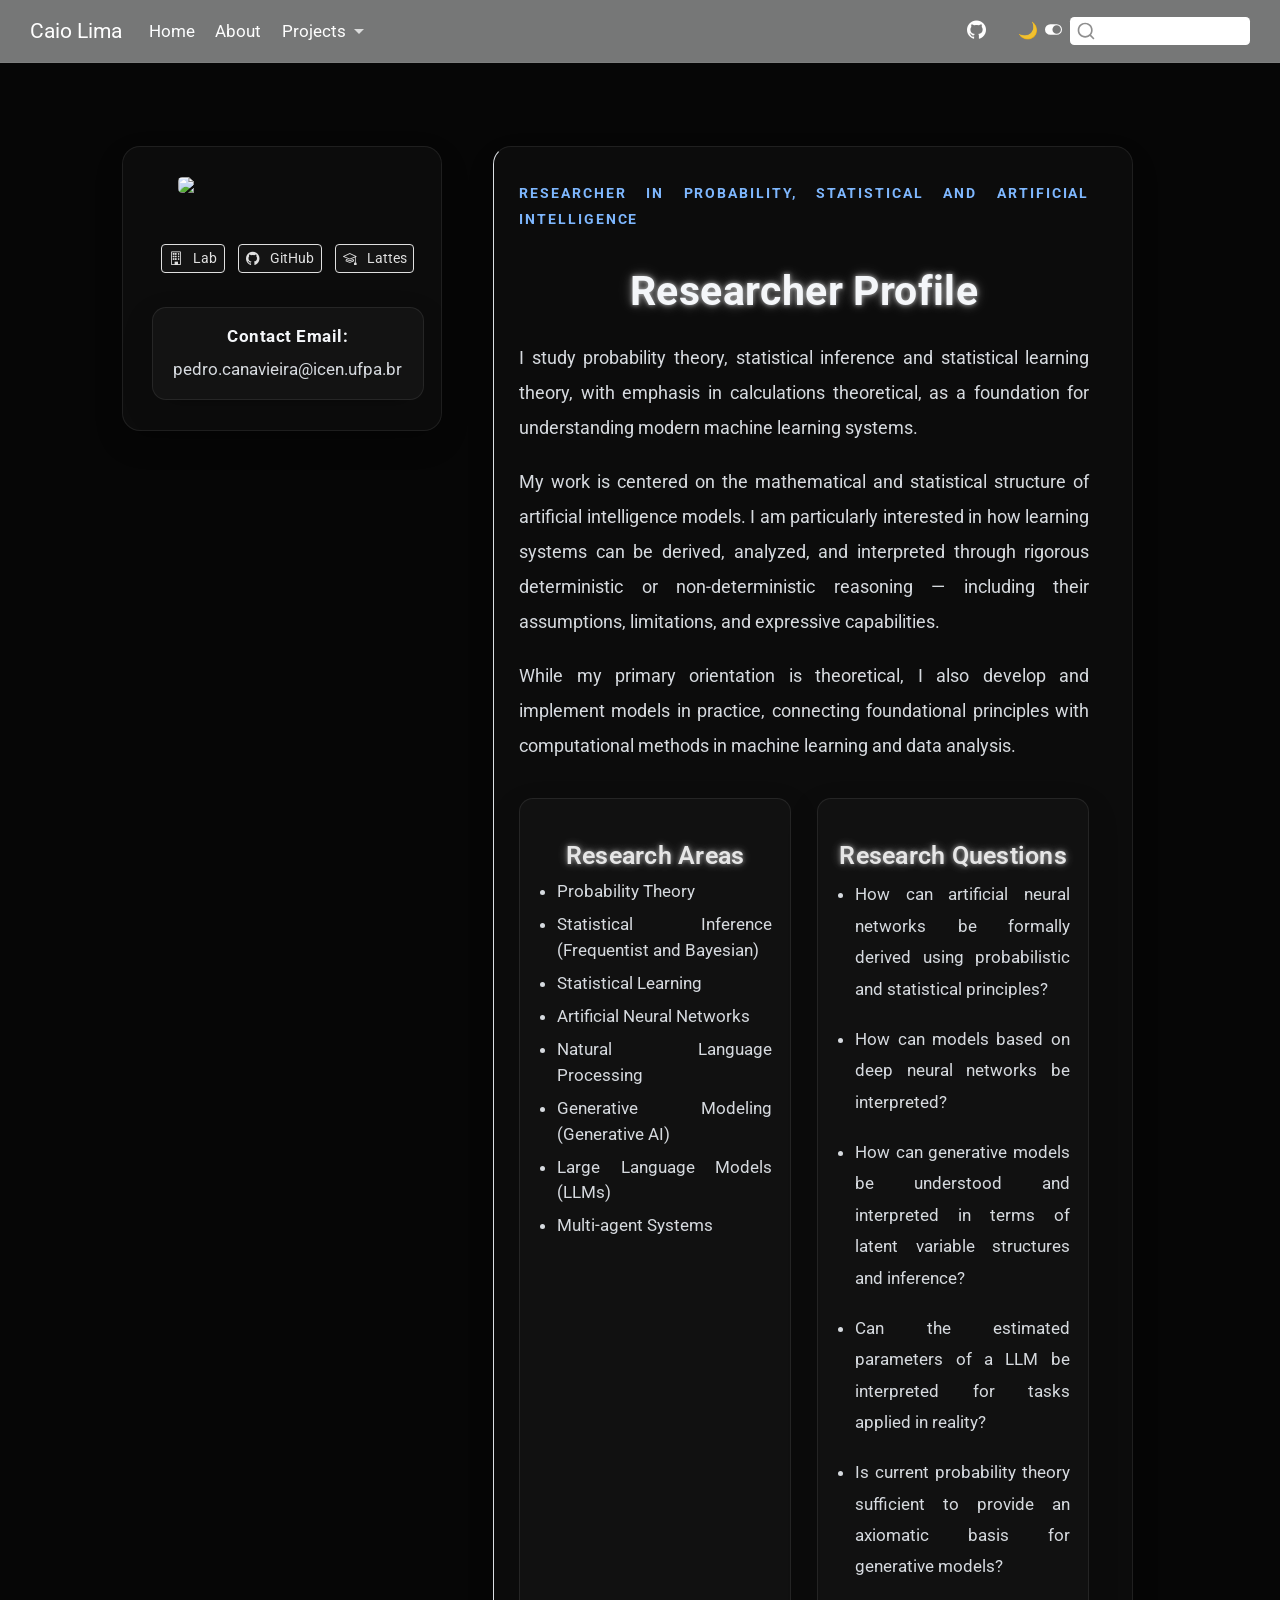
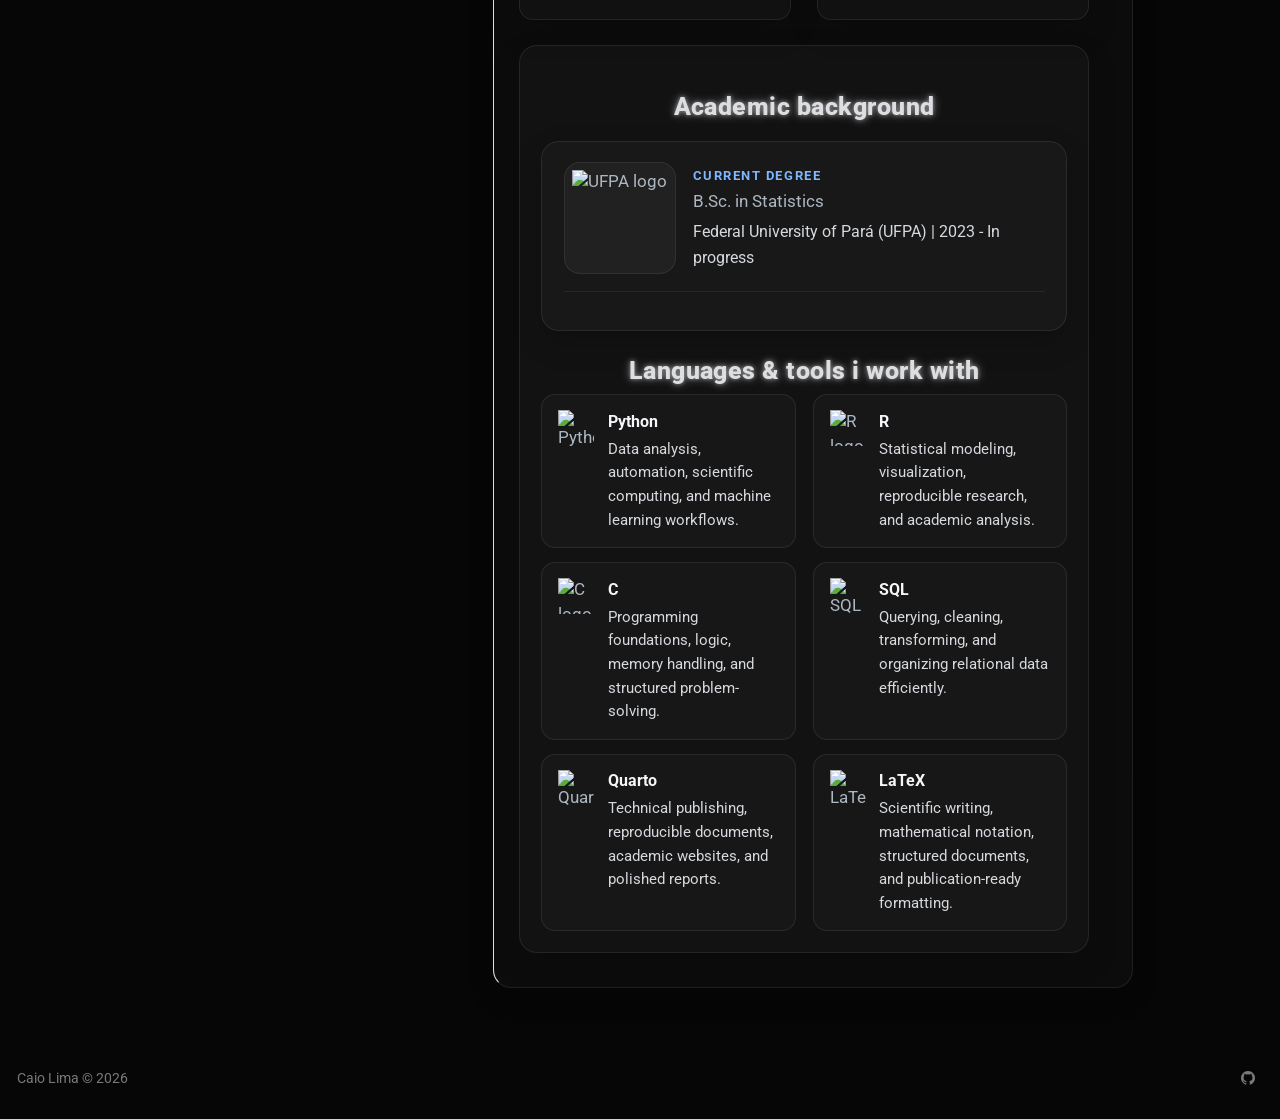
==== commit 47f8170f: "Update website with latest local version" ====
--- a/docs/index.html
+++ b/docs/index.html
@@ -299,6 +299,7 @@
 <link rel="stylesheet" href="includes_css/components/hero.css">
 <link rel="stylesheet" href="includes_css/components/translate.css">
 <link rel="stylesheet" href="includes_css/pages/home.css">
+<link rel="stylesheet" href="includes_css/pages/projects.css">
 
 
 
@@ -323,13 +324,20 @@
 <span class="menu-text">Home</span></a>
   </li>  
   <li class="nav-item">
-    <a class="nav-link" href="./about.html"> 
+    <a class="nav-link" href="./quarto/about.html"> 
 <span class="menu-text">About</span></a>
   </li>  
-  <li class="nav-item">
-    <a class="nav-link" href="./projects.html"> 
-<span class="menu-text">Projects</span></a>
+  <li class="nav-item dropdown ">
+    <a class="nav-link dropdown-toggle" href="#" id="nav-menu-projects" role="link" data-bs-toggle="dropdown" aria-expanded="false">
+ <span class="menu-text">Projects</span>
+    </a>
+    <ul class="dropdown-menu" aria-labelledby="nav-menu-projects">    
+        <li>
+    <a class="dropdown-item" href="./quarto/projects/university.html">
+ <span class="dropdown-text">University</span></a>
   </li>  
+    </ul>
+  </li>
 </ul>
             <ul class="navbar-nav navbar-nav-scroll ms-auto">
   <li class="nav-item compact">
@@ -358,7 +366,7 @@
 
 <div class="quarto-about-trestles column-page">
   <div class="about-entity">
-    <img src="files/images/placeholder4.JPG" class="about-image
+    <img src="/files/images/placeholder4.JPG" class="about-image
   rounded " style="width: 25em;">
 <header id="title-block-header" class="quarto-title-block default">
 <div class="quarto-title">
--- a/docs/includes_css/global/theme.css
+++ b/docs/includes_css/global/theme.css
@@ -70,4 +70,37 @@
 .hero-note {
   color: var(--hero-muted);
   border-left: 3px solid color-mix(in srgb, var(--hero-kicker) 55%, transparent);
+}
+
+:root {
+  --project-title: #b44b63;
+  --project-title-hover: #9f3c55;
+  --project-meta-label: var(--hero-muted);
+  --project-meta-value: var(--hero-title);
+  --project-description: var(--hero-text);
+  --project-divider: var(--hero-border);
+  --project-badge-bg: rgba(255, 255, 255, 0.9);
+  --project-badge-text: #111827;
+}
+
+body.quarto-light {
+  --project-title: #b24763;
+  --project-title-hover: #963850;
+  --project-meta-label: var(--hero-muted);
+  --project-meta-value: var(--hero-title);
+  --project-description: var(--hero-text);
+  --project-divider: var(--hero-border);
+  --project-badge-bg: rgba(15, 23, 42, 0.06);
+  --project-badge-text: #1f2937;
+}
+
+body.quarto-dark {
+  --project-title: #d2647f;
+  --project-title-hover: #e07f97;
+  --project-meta-label: var(--hero-muted);
+  --project-meta-value: var(--hero-title);
+  --project-description: var(--hero-text);
+  --project-divider: var(--hero-border);
+  --project-badge-bg: rgba(255, 255, 255, 0.92);
+  --project-badge-text: #111827;
 }
--- a/docs/includes_css/pages/home.css
+++ b/docs/includes_css/pages/home.css
@@ -35,6 +35,10 @@
   border-radius: 18px;
   padding: 1.75rem;
   box-shadow: 0 12px 30px rgba(0, 0, 0, 0.28);
+
+  position: sticky;
+  top: 6rem;
+  align-self: start;
 }
 
 /* Ajustes de alinhamento interno na coluna lateral */
@@ -54,7 +58,7 @@
 /* Foto principal */
 .about-entity .about-image {
   width: 100%;
-  max-width: 280px;
+  max-width: 220px;
   justify-self: start;
   margin-left: 0;
 }
--- a/docs/includes_css/pages/projects.css
+++ b/docs/includes_css/pages/projects.css
@@ -0,0 +1,418 @@
+#title-block-header {
+  display: none;
+}
+
+.quarto-title-block .title {
+  text-align: center;
+}
+
+.quarto-title-block .quarto-title-banner,
+.quarto-title-block .title,
+.quarto-title-block .description {
+  margin-left: auto;
+  margin-right: auto;
+}
+
+.page-columns,
+.page-layout-full .content,
+main.content,
+#quarto-content {
+  padding-left: 2.25rem;
+  padding-right: 2.25rem;
+}
+
+.project-list {
+  display: grid;
+  gap: 3.25rem;
+  margin-top: 2.25rem;
+}
+
+.project-card {
+  display: grid;
+  grid-template-columns: 300px minmax(0, 1fr);
+  gap: 2rem;
+  align-items: start;
+  padding-bottom: 2.5rem;
+  border-bottom: 1px solid var(--project-divider);
+}
+
+.project-card-image img {
+  width: 100%;
+  max-width: 300px;
+  aspect-ratio: 16 / 10;
+  object-fit: cover;
+  border-radius: 14px;
+  display: block;
+  box-shadow: var(--hero-shadow);
+}
+
+.project-card-content {
+  min-width: 0;
+}
+
+.project-card-title {
+  margin: 0 0 1rem 0;
+  color: var(--project-title);
+  font-size: clamp(2rem, 2.6vw, 3rem);
+  line-height: 1.08;
+  font-weight: 700;
+  text-shadow:
+    0 0 4px rgba(182, 75, 115, 0.18),
+    0 0 10px rgba(182, 75, 115, 0.12);
+}
+
+.project-card-meta-grid {
+  display: grid;
+  grid-template-columns: repeat(2, minmax(220px, 1fr));
+  gap: 1rem 2rem;
+  margin: 1.2rem 0 1.5rem;
+}
+
+.project-meta-box {
+  position: relative;
+  display: flex;
+  flex-direction: column;
+  gap: 0.35rem;
+  padding: 1rem 1.1rem;
+  border: 1px solid var(--project-divider);
+  border-radius: 16px;
+  background: color-mix(in srgb, var(--hero-bg) 88%, transparent);
+  box-shadow: 0 8px 22px rgba(0, 0, 0, 0.04);
+  overflow: hidden;
+}
+
+.project-meta-box::before {
+  content: "";
+  position: absolute;
+  inset: 0 auto 0 0;
+  width: 4px;
+  background: linear-gradient(180deg, var(--hero-kicker), var(--project-title));
+  border-radius: 16px 0 0 16px;
+}
+
+.project-card-meta-item {
+  display: flex;
+  flex-direction: column;
+  gap: 0.2rem;
+}
+
+.meta-label {
+  font-size: 0.74rem;
+  text-transform: uppercase;
+  letter-spacing: 0.12em;
+  color: var(--project-meta-label);
+  font-weight: 800;
+  opacity: 0.85;
+}
+
+.meta-value {
+  font-size: 1.08rem;
+  color: var(--project-meta-value);
+  font-weight: 800;
+  line-height: 1.3;
+}
+
+.project-card-description {
+  margin: 0;
+  width: 100%;
+  max-width: none;
+  color: var(--project-description);
+  font-size: 1.08rem;
+  line-height: 1.9;
+  text-align: justify;
+  text-justify: inter-word;
+  hyphens: auto;
+}
+
+.project-card-footer {
+  display: flex;
+  flex-wrap: wrap;
+  align-items: center;
+  gap: 0.9rem;
+  margin-top: 1.5rem;
+  padding-top: 1rem;
+  border-top: 1px solid var(--project-divider);
+}
+
+.project-card-timeline-box {
+  display: inline-flex;
+  align-items: center;
+  gap: 0.65rem;
+  padding: 0.8rem 1rem;
+  border: 1px solid var(--project-divider);
+  border-radius: 14px;
+  background: color-mix(in srgb, var(--hero-bg) 88%, transparent);
+  box-shadow: 0 4px 14px rgba(0, 0, 0, 0.04);
+}
+
+.project-card-footer-label {
+  font-size: 0.76rem;
+  text-transform: uppercase;
+  letter-spacing: 0.1em;
+  color: var(--project-meta-label);
+  font-weight: 800;
+}
+
+.project-card-year {
+  font-size: 1rem;
+  color: var(--project-meta-value);
+  font-weight: 700;
+}
+
+.project-card-status-wrap {
+  display: inline-flex;
+  align-items: center;
+  gap: 0.55rem;
+  padding: 0.8rem 1rem;
+  border-radius: 14px;
+  border: 1px solid transparent;
+  font-size: 0.95rem;
+  font-weight: 700;
+  box-shadow: 0 4px 14px rgba(0, 0, 0, 0.05);
+}
+
+.project-card-status-wrap.is-progress {
+  background: color-mix(in srgb, #22c55e 12%, var(--hero-bg));
+  border-color: color-mix(in srgb, #22c55e 28%, transparent);
+  color: var(--project-meta-value);
+}
+
+.project-card-status-dot {
+  width: 0.6rem;
+  height: 0.6rem;
+  border-radius: 50%;
+  background: #22c55e;
+  box-shadow: 0 0 0 6px color-mix(in srgb, #22c55e 16%, transparent);
+  flex: 0 0 auto;
+}
+
+.project-card-status {
+  line-height: 1;
+  padding: 0;
+  background: transparent;
+  color: inherit;
+  border-radius: 0;
+  font-size: inherit;
+  font-weight: inherit;
+}
+
+.project-meta-box {
+  transition: transform 0.18s ease, box-shadow 0.18s ease, border-color 0.18s ease;
+}
+
+.project-meta-box:hover {
+  transform: translateY(-2px);
+  box-shadow: 0 12px 26px rgba(0, 0, 0, 0.07);
+  border-color: color-mix(in srgb, var(--hero-kicker) 28%, var(--project-divider));
+}
+
+.hero-section-title h2 {
+  /* Remove a margem padrão do h2.
+     Se aumentar, cria espaço em volta do título.
+     Se deixar 0, o título fica mais "colado" e controlado. */
+  margin: 0;
+
+  /* Centraliza o texto horizontalmente.
+     Pode ser left, center ou right. */
+  text-align: center;
+
+  /* Define a cor principal do texto.
+     Aqui é um rosa/vinho.
+     Você pode trocar por outra cor em hexadecimal, como #ff4fa0 ou #ffffff. */
+  color: #b64b73;
+
+  /* Define o tamanho do texto de forma responsiva.
+     clamp(min, ideal, max):
+     - 2.4rem = tamanho mínimo
+     - 2.8vw = tamanho flexível conforme a largura da tela
+     - 4.8rem = tamanho máximo
+
+     Se aumentar o primeiro número, o título fica maior até no celular.
+     Se aumentar o valor do meio (vw), ele cresce mais rápido com a tela.
+     Se aumentar o último número, ele pode ficar bem maior no desktop. */
+  font-size: clamp(2.4rem, 2.8vw, 4.8rem);
+
+  /* Controla a espessura da fonte.
+     400 = normal
+     700 = bold
+     800 = bem forte
+     900 = muito pesado */
+  font-weight: 800;
+
+  /* Controla o espaçamento entre as letras.
+     0.01em = leve abertura
+     Se aumentar, as letras ficam mais afastadas.
+     Se usar valor negativo, elas ficam mais juntas. */
+  letter-spacing: 0.01em;
+
+  /* Controla a altura entre as linhas do texto.
+     Como é um título grande, 1.05 deixa compacto e elegante.
+     Se aumentar para 1.2 ou 1.3, o título quebra com mais respiro.
+     Se diminuir demais, pode ficar apertado. */
+  line-height: 1.2;
+
+  /* Cria o efeito neon/brilho com várias sombras.
+     Cada linha segue esta lógica:
+     x y blur color
+
+     Neste caso:
+     - 0 0 = sombra sem deslocamento, brilho em volta do texto
+     - 6px / 14px / 28px = quanto maior, mais espalhado o brilho
+     - rgba(..., 0.30) = opacidade do brilho; maior valor = brilho mais forte
+
+     A primeira sombra é mais próxima e visível.
+     As seguintes aumentam a área do glow.
+     Se aumentar os blur (6, 14, 28), o neon fica mais difuso.
+     Se aumentar a opacidade (0.30, 0.22, 0.14), o neon fica mais forte.
+     Se diminuir esses valores, o efeito fica mais sutil. */
+  text-shadow:
+    0 0 6px rgba(182, 75, 115, 0.30),
+    0 0 14px rgba(182, 75, 115, 0.22),
+    0 0 28px rgba(182, 75, 115, 0.14);
+}
+
+.neon-title {
+  color: #b64b73;
+  text-shadow:
+    0 0 6px rgba(182, 75, 115, 0.30),
+    0 0 14px rgba(182, 75, 115, 0.22),
+    0 0 28px rgba(182, 75, 115, 0.14);
+}
+
+/* Aplica o mesmo estilo-base para as duas caixas:
+   - .projects-intro-box = caixa do texto introdutório da página
+   - .project-card-description-box = caixa da descrição do projeto */
+.projects-intro-box,
+.project-card-description-box {
+
+  /* Cor de fundo da caixa.
+     rgba(255, 255, 255, 0.03) = branco com 3% de opacidade.
+     Se aumentar 0.03 para 0.06 ou 0.08, a caixa fica mais visível/clara.
+     Se diminuir para 0.01, ela fica mais discreta. */
+  background: rgba(255, 255, 255, 0.03);
+
+  /* Borda da caixa.
+     1px = espessura da borda
+     solid = tipo da borda
+     rgba(..., 0.08) = cor branca com 8% de opacidade
+     Se aumentar 1px para 2px, a borda fica mais forte.
+     Se aumentar 0.08 para 0.15, ela aparece mais. */
+  border: 1px solid rgba(255, 255, 255, 0.08);
+
+  /* Arredonda os cantos.
+     18px = arredondamento médio/elegante.
+     Se aumentar para 24px, fica mais "macio".
+     Se diminuir para 10px, fica mais reto e sóbrio. */
+  border-radius: 18px;
+
+  /* Sombra da caixa.
+     Estrutura: horizontal vertical blur cor
+     0 = sem deslocamento para os lados
+     12px = sombra desce para baixo
+     30px = blur, ou seja, espalhamento
+     rgba(0,0,0,0.20) = preto com 20% de opacidade
+
+     Se aumentar 12px, a sombra desce mais.
+     Se aumentar 30px, ela fica mais suave/espalhada.
+     Se aumentar 0.20, ela fica mais escura/forte. */
+  box-shadow: 0 12px 30px rgba(0, 0, 0, 0.20);
+}
+
+
+/* Estilo específico só da caixa da introdução */
+.projects-intro-box {
+
+  /* Espaçamento interno da caixa.
+     Primeiro valor = cima/baixo
+     Segundo valor = esquerda/direita
+     1.35rem 1.5rem = mais respiro por dentro.
+     Se aumentar, o texto fica mais "folgado".
+     Se diminuir, a caixa fica mais compacta. */
+  padding: 1.35rem 1.5rem;
+
+  /* Espaçamento externo da caixa
+     Ordem: topo direita baixo esquerda
+     1.25rem 0 2.2rem 0
+     - 1.25rem em cima
+     - 0 à direita
+     - 2.2rem embaixo
+     - 0 à esquerda
+
+     Se aumentar o terceiro valor (2.2rem), cresce o espaço abaixo.
+     Se aumentar o primeiro, sobe mais espaço acima da caixa. */
+  margin: 1.25rem 0 1.6rem 0;
+}
+
+
+/* Aplica tipografia tanto no texto da própria caixa
+   quanto em parágrafos dentro dela */
+.projects-intro-box p,
+.projects-intro-box {
+
+  /* Tamanho da fonte.
+     1.06rem = levemente maior que texto padrão.
+     Se aumentar para 1.12rem, o texto fica mais legível e destacado.
+     Se diminuir para 1rem, fica mais normal/discreto. */
+  font-size: 1.06rem;
+
+  /* Altura entre linhas.
+     1.9 = texto mais arejado.
+     Se aumentar para 2.0 ou 2.1, o texto respira mais.
+     Se diminuir para 1.6 ou 1.7, ele fica mais compacto. */
+  line-height: 1.9;
+
+  /* Cor do texto.
+     Usa uma variável CSS já definida no seu tema.
+     Se trocar para outra variável ou cor fixa, muda a aparência do texto.
+     Exemplo: #d8d8d8, white, var(--hero-text), etc. */
+  color: var(--project-description);
+}
+
+
+/* Estilo específico da caixa da descrição do projeto */
+.project-card-description-box {
+
+  /* Espaçamento interno da descrição.
+     Mesmo raciocínio do padding acima:
+     mais valor = mais espaço dentro da caixa. */
+  padding: 1.35rem 1.5rem;
+
+  /* Espaçamento externo da descrição.
+     Ordem: topo direita baixo esquerda
+     1.2rem 0 1.5rem 0
+     Dá respiro antes e depois da caixa. */
+  margin: 1.2rem 0 1.5rem 0;
+
+  /* Define animações suaves quando alguma propriedade muda.
+     Aqui você está animando:
+     - transform
+     - box-shadow
+     - border-color
+
+     0.25s = duração da animação
+     ease = aceleração suave
+
+     Se aumentar para 0.4s, a animação fica mais lenta.
+     Se diminuir para 0.15s, fica mais rápida.
+     Se trocar ease por linear, o movimento fica mais seco/constante. */
+  transition: transform 0.25s ease, box-shadow 0.25s ease, border-color 0.25s ease;
+}
+
+.project-card-description-box:hover {
+  transform: translateY(-3px);
+  box-shadow: 0 18px 40px rgba(0, 0, 0, 0.28);
+  border-color: rgba(46, 164, 255, 0.22);
+}
+
+@media (max-width: 640px) {
+  .projects-intro-box,
+  .project-card-description-box {
+    padding: 1.1rem 1rem;
+    border-radius: 15px;
+  }
+
+  .project-card-description {
+    font-size: 1rem;
+    line-height: 1.8;
+  }
+}
